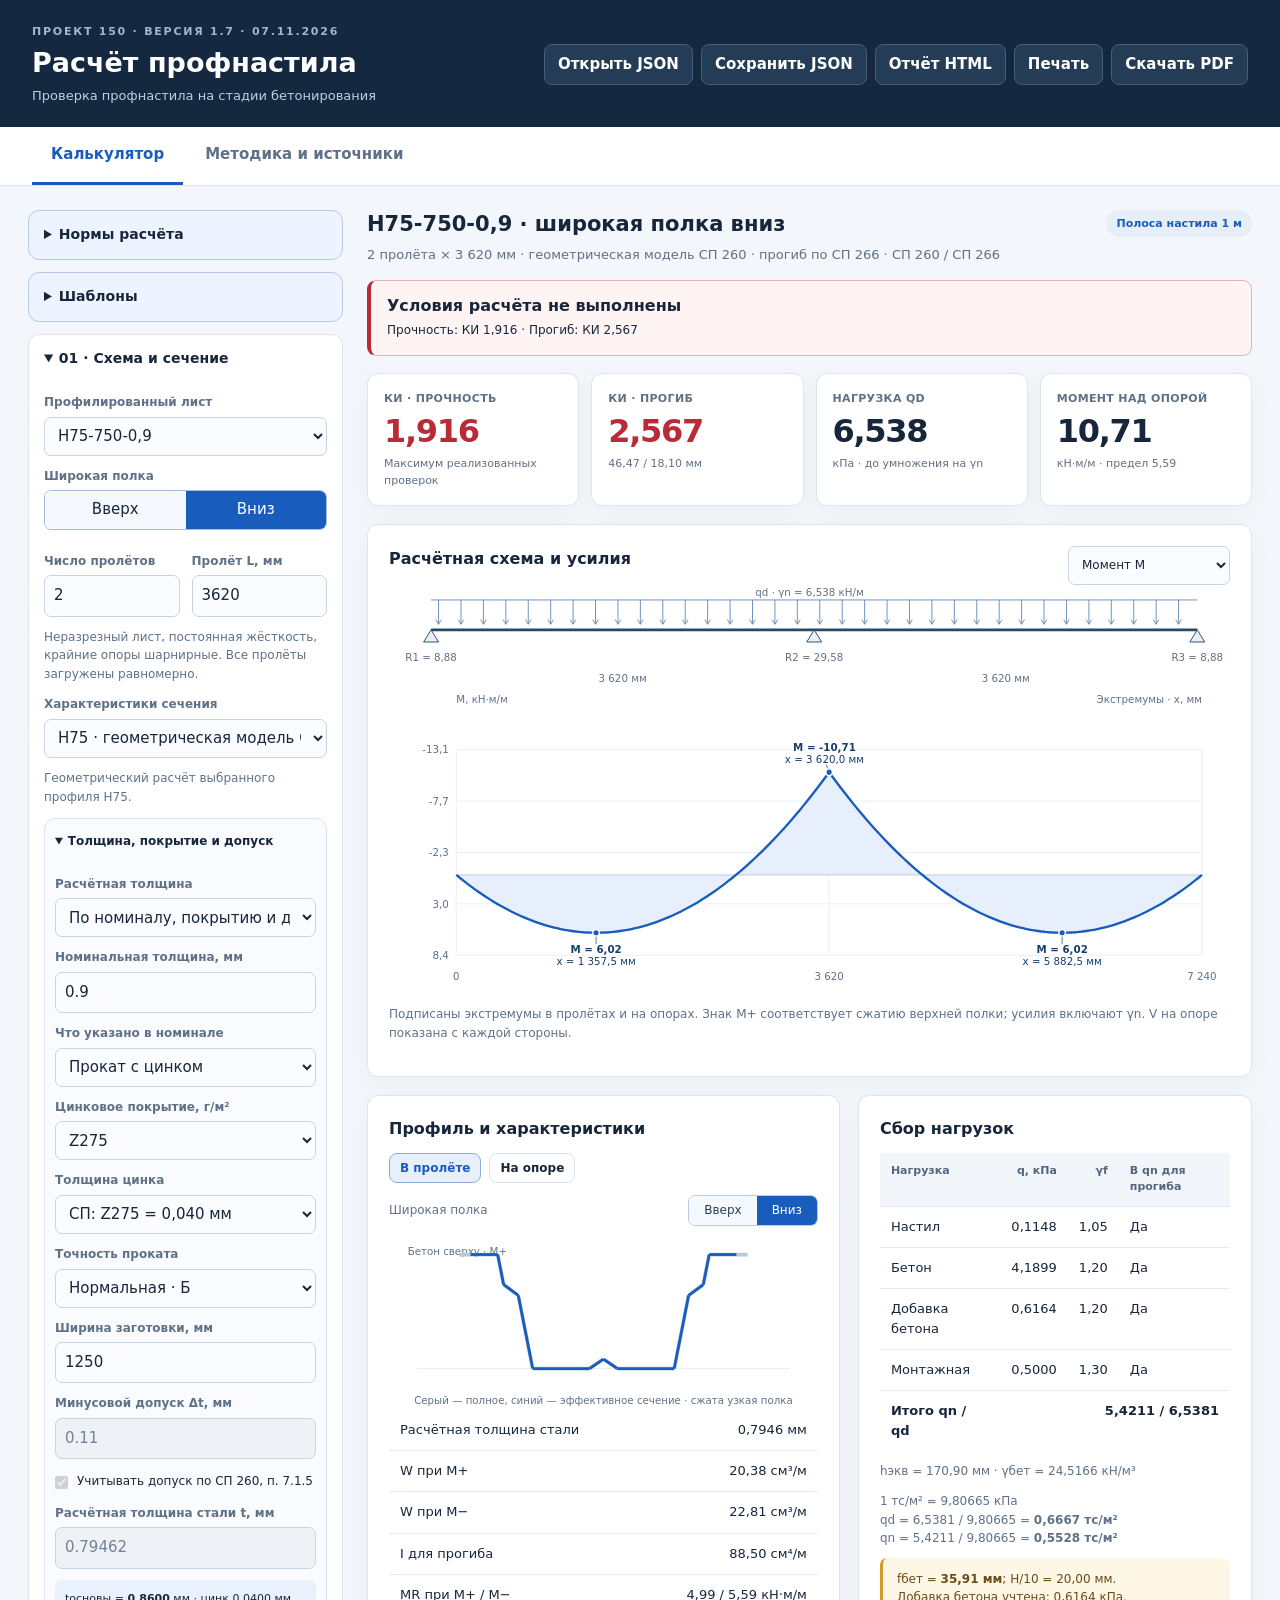
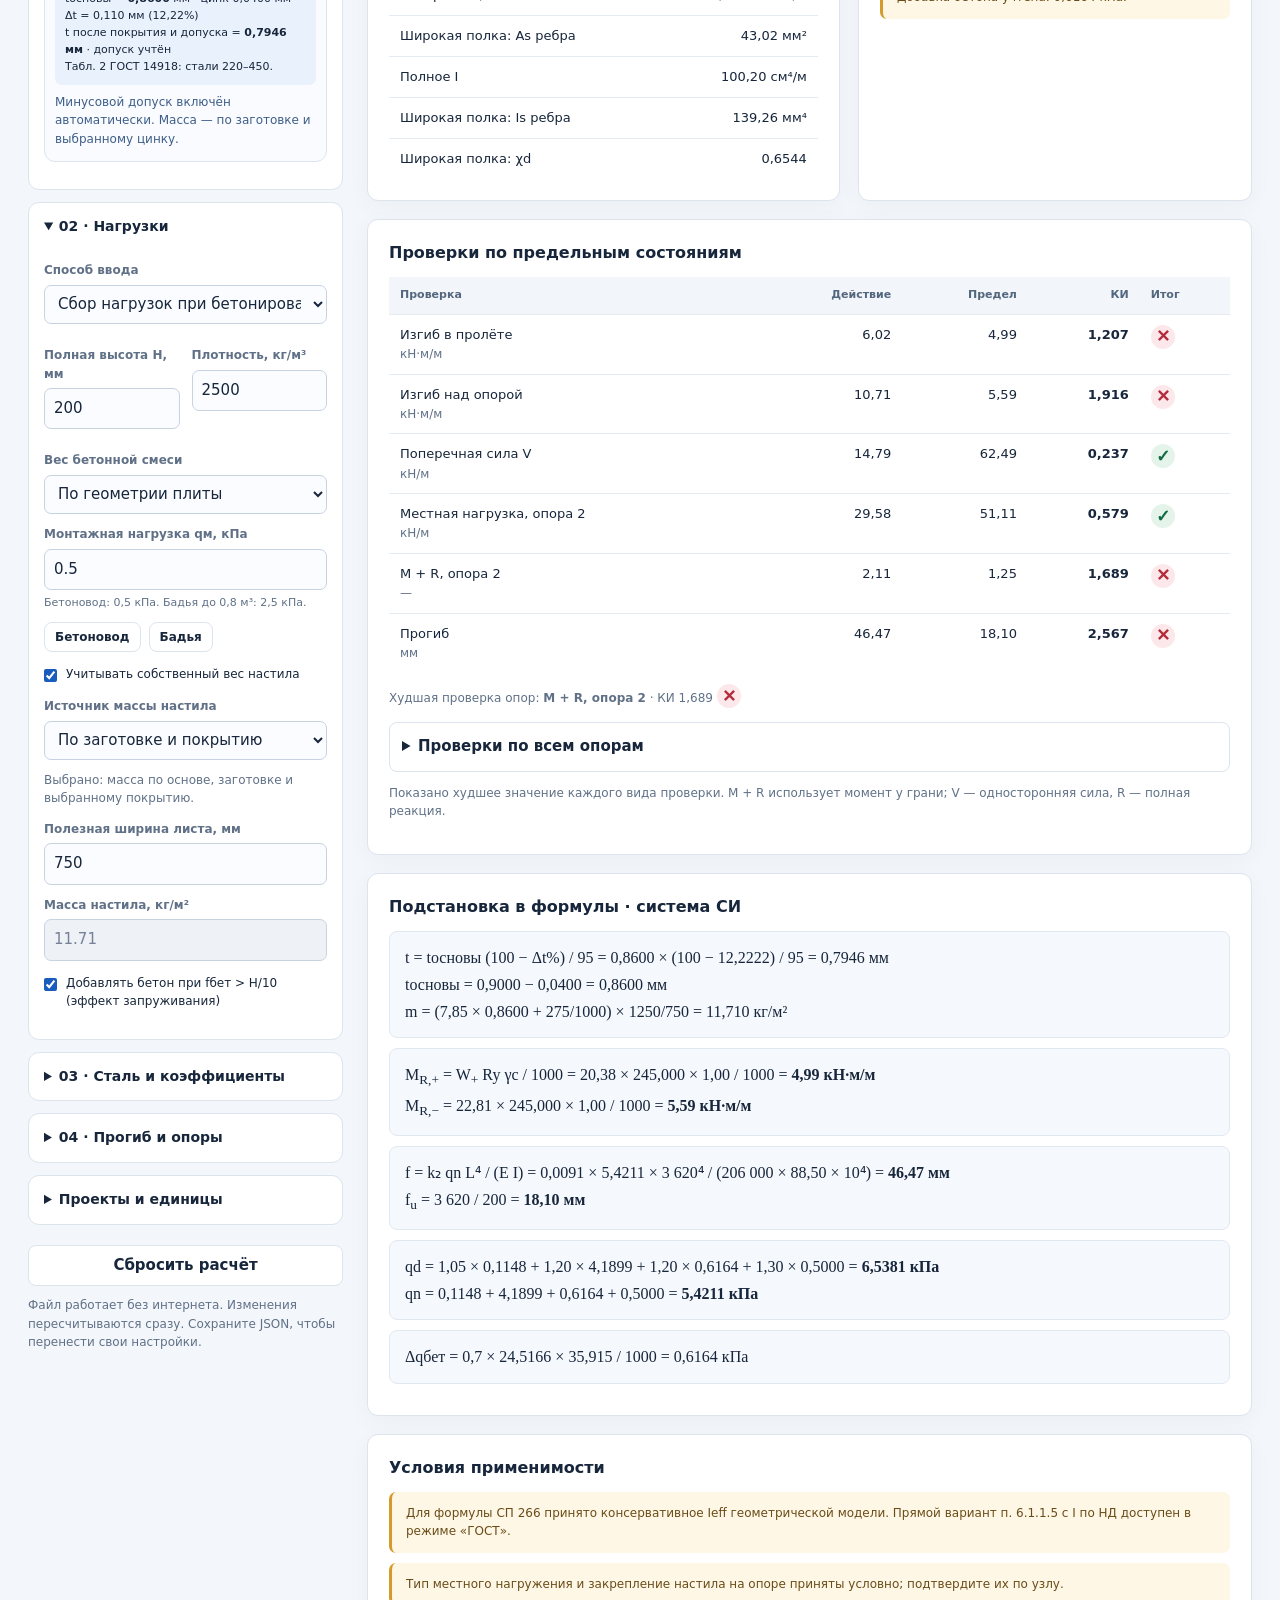
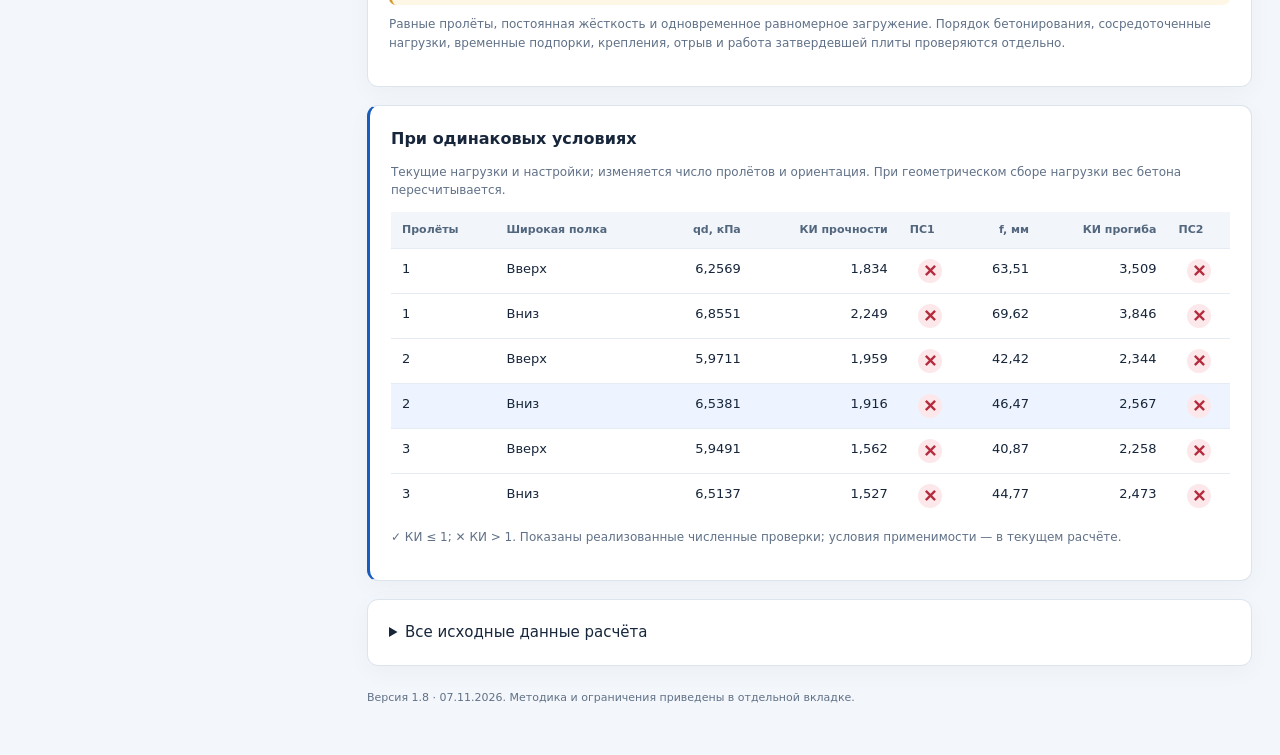
==== calculators/profnastil/index.html @ 73c71ed3 "Publish profnastil static calculator and configure GitHub Pages" ====
<!DOCTYPE html><html lang="ru"><head><meta name="robots" content="noindex,nofollow,noarchive"><meta charset="utf-8"><meta name="viewport" content="width=device-width,initial-scale=1"><meta name="color-scheme" content="light"><title>Профнастил 1.8 · расчёт и проверка</title>
<link rel="stylesheet" href="./assets/styles.css">
</head><body>
<header><div><div class="eyebrow">Проект 150 · версия 1.7 · 07.11.2026</div><h1>Расчёт профнастила</h1><p>Проверка профнастила на стадии бетонирования</p></div><div class="headerActions"><button id="importBtn">Открыть JSON</button><button id="saveBtn">Сохранить JSON</button><button id="reportBtn">Отчёт HTML</button><button id="printBtn">Печать</button><button id="pdfBtn">Скачать PDF</button></div></header>
<nav class="topnav" aria-label="Разделы" role="tablist"><button role="tab" aria-selected="true" data-tab="calcPage">Калькулятор</button><button role="tab" aria-selected="false" data-tab="methodPage">Методика и источники</button></nav>
<section id="calcPage" class="tabpage"><div class="layout"><aside class="sidebar" aria-label="Исходные данные">
<details class="codeChoice" id="codeSettings"><summary>Нормы расчёта</summary><div class="fields"><label class="field"><span>Расчётный документ</span><select id="designCode"><option value="sp">СП 260 + СП 266</option><option value="snip">СНиП · Пособие 1989</option></select></label><div id="snipPurposeField" class="hide"><label class="field"><span>Вариант расчёта по СНиП</span><select id="snipPurpose"><option value="deck">Настил · L/150 (Пособие)</option><option value="formwork">Опалубка · L/500 (3.03.01-87)</option></select></label></div><p class="hint" id="codeNote"></p></div></details><details id="templateSettings"><summary>Шаблоны</summary><div class="fields"><label class="field"><span>Шаблон расчёта</span><select id="preset"><option value="blank">Пустой · с нуля</option><option value="corrected_down">Н75 · широкая вниз · пересчёт</option><option value="corrected_up">Н75 · широкая вверх · пересчёт</option><option value="word_down">Н75 · 1 пролёт · широкая вниз</option><option value="word_up">Н75 · 1 пролёт · широкая вверх</option><option value="snip3_up">СНиП · 3 пролёта · широкая вверх</option><option value="snip3_down">СНиП · 3 пролёта · широкая вниз</option><option value="h114">Н114-600-1,0 · плита 200 мм</option></select></label><div id="presetNote">Пересчёт по СП 266: собственный вес, L/200, запруживание.</div><</div></details><details open><summary>01 · Схема и сечение</summary><div class="fields"><label class="field"><span>Профилированный лист</span><select id="profile"></select></label><div class="field"><span id="orientationLabel">Широкая полка</span><div class="segmented" role="radiogroup" aria-labelledby="orientationLabel"><label><input type="radio" name="orientationChoice" value="up"><span>Вверх</span></label><label><input type="radio" name="orientationChoice" value="down" checked><span>Вниз</span></label></div><input type="hidden" id="orientation" value="down"></div><div class="field-row"><label class="field"><span>Число пролётов</span><input id="n" type="number" min="1" max="5" step="1" value="2"></label><label class="field"><span>Пролёт L, мм</span><input id="L" type="number" min="100" max="30000" step="10" value="3620"></label></div><p class="hint">Неразрезный лист, постоянная жёсткость, крайние опоры шарнирные. Все пролёты загружены равномерно.</p><label class="field"><span>Характеристики сечения</span><select id="basis"><option value="catalogue">ГОСТ 24045-2016 · таблица</option><option value="geometry">Н75 · геометрическая модель СП 260</option><option value="manual">Ручной ввод W, I и предельных сил</option></select></label><p class="hint" id="basisHint"></p><div class="hide" id="customProfileFields"><label class="field"><span>Название профиля</span><input id="customName" type="text" maxlength="150" value="Пользовательский профиль"></label><label class="field"><span>Документ на профиль</span><select id="customStandard"><option value="СТО 57398459-18-2025">СТО 57398459-18-2025</option><option value="СТО 03869098-001-2022">СТО 03869098-001-2022</option><option value="ТУ 24.33.20-001-41384308-2019">ТУ 24.33.20-001-41384308-2019</option><option value="Другой документ изготовителя">Другой документ изготовителя</option></select></label><label class="field"><span>Высота, мм</span><input id="customH" type="number" value="75" step=".01" min="0"></label><label class="field"><span>Шаг гофра, мм</span><input id="customPitch" type="number" value="187.5" step=".01" min="0"></label><label class="field"><span>Широкая полка, мм</span><input id="customWide" type="number" value="92" step=".01" min="0"></label><label class="field"><span>Узкая полка, мм</span><input id="customNarrow" type="number" value="50" step=".01" min="0"></label><p class="hint">Готового каталога СТО/ТУ в файле нет. Введите размеры, W, I и предельные силы по подтверждённому паспорту.</p></div><details class="innerdetail" open><summary>Толщина, покрытие и допуск</summary><label class="field"><span>Расчётная толщина</span><select id="thicknessMode"><option value="nominal">По номиналу, покрытию и допуску</option><option value="direct">Прямой ввод готовой t</option></select></label><label class="field"><span>Номинальная толщина, мм</span><input id="nominalT" type="number" value="0.9" step=".01" min="0"></label><label class="field"><span>Что указано в номинале</span><select id="thicknessBasis"><option value="steel">Стальная основа</option><option value="coated">Прокат с цинком</option></select></label><label class="field"><span>Цинковое покрытие, г/м²</span><select id="coating"></select></label><label class="field"><span>Толщина цинка</span><select id="coatMethod"><option value="sp">СП: Z275 = 0,040 мм</option><option value="mass">По массе / плотности</option><option value="manual">Вручную</option></select></label><div id="coatManual" class="hide"><label class="field"><span>Суммарная толщина цинка, мм</span><input id="coatThickness" type="number" value="0.04" step=".0001" min="0"></label></div><label class="field"><span>Точность проката</span><select id="precision"><option value="normal">Нормальная · Б</option><option value="increased">Повышенная · А</option><option value="high">Высокая · В</option><option value="manual">Допуск по сертификату</option></select></label><label class="field" id="blankWidthField"><span>Ширина заготовки, мм</span><input id="blankWidth" type="number" value="1250" step="10" min="0"></label><label class="field"><span>Минусовой допуск Δt, мм</span><input id="tolerance" type="number" value="0.11" step=".001" min="0"></label><label class="check"><input id="accountTolerance" type="checkbox"><span>Учитывать допуск по СП 260, п. 7.1.5</span></label><label class="field"><span>Расчётная толщина стали t, мм</span><input id="steelT" type="number" value="0.8615" step=".0001" min="0"></label><div id="thicknessInfo" class="thicknessInfo"></div><div id="autoInfo" class="hint"></div></details><div id="manualFields" class="hide"><div class="field-row"><label class="field"><span>W при M+, см³/м</span><input id="Wplus" type="number" min=".1" step=".01" value="30.2"></label><label class="field"><span>W при M−, см³/м</span><input id="Wminus" type="number" min=".1" step=".01" value="31.6"></label></div><label class="field"><span>I для прогиба, см⁴/м</span><input id="Iinput" type="number" min=".1" step=".1" value="129.6"></label><label class="field"><span>V<sub>R</sub>, кН/м</span><input id="VR" type="number" min="0" step=".1" value="0"></label><div class="field-row"><label class="field"><span>R<sub>R</sub> край, кН/м</span><input id="Rend" type="number" min="0" step=".1" value="0"></label><label class="field"><span>R<sub>R</sub> центр, кН/м</span><input id="Rinner" type="number" min="0" step=".1" value="0"></label></div><p class="hint">Предельные силы задаются при γc = 1. Ноль означает «не определено». W+ и W− задаются для выбранной ориентации.</p></div></div></details>
<details open><summary>02 · Нагрузки</summary><div class="fields"><label class="field"><span>Способ ввода</span><select id="loadMode"><option value="construction">Сбор нагрузок при бетонировании</option><option value="manual">Готовые qd и qn</option></select></label><div id="constructionFields"><div class="field-row"><label class="field"><span>Полная высота H, мм</span><input id="H" type="number" min="75" step="5" value="200"></label><label class="field"><span>Плотность, кг/м³</span><input id="density" type="number" min="500" step="50" value="2500"></label></div><label class="field"><span>Вес бетонной смеси</span><select id="concreteMode"><option value="geometry">По геометрии плиты</option><option value="manual">Ввод qбет вручную</option></select></label><label class="field hide" id="concreteField"><span>qбет, кПа</span><input id="concreteInput" type="number" min="0" step=".001" value="4.19"></label><label class="field"><span>Монтажная нагрузка qм, кПа</span><input id="mount" type="number" min="0" step=".1" value=".5"><small>Бетоновод: 0,5 кПа. Бадья до 0,8 м³: 2,5 кПа.</small></label><div class="toggleRow"><button id="pumpLoad">Бетоновод</button><button id="bucketLoad">Бадья</button></div><div id="snipRebarField" class="hide"><label class="field"><span>Масса арматуры на объём бетона, кг/м³</span><input id="snipRebarDensity" type="number" value="100" min="0" step="10"><small>СНиП 3.03.01-87: при отсутствии проектных данных — 100 кг/м³. Если арматура уже включена в заданную массу смеси, укажите 0.</small></label></div><label class="check"><input id="own" type="checkbox" checked><span>Учитывать собственный вес настила</span></label><label class="field"><span>Источник массы настила</span><select id="massMode"><option value="manual">Введённая масса</option><option value="catalogue">Таблица ГОСТ</option><option value="blank">По заготовке и покрытию</option></select></label><p class="hint" id="massHint"></p><label class="field"><span>Полезная ширина листа, мм</span><input id="coverWidth" type="number" value="750" step="10" min="0"></label><label class="field"><span>Масса настила, кг/м²</span><input id="deckMass" type="number" min="0" step=".1" value="12.5"></label><label class="check"><input id="pond" type="checkbox" checked><span>Добавлять бетон при fбет &gt; H/10 (эффект запруживания)</span></label></div><div id="manualLoadFields" class="hide"><label class="field"><span>Расчётная qd, кПа</span><input id="manualD" type="number" min="0" step=".01" value="5.68"></label><label class="field"><span>Нормативная qn, кПа</span><input id="manualN" type="number" min="0" step=".01" value="4.69"></label><p class="hint">Введите полные нагрузки, включая собственный вес и необходимые добавки.</p></div></div></details>
<details><summary>03 · Сталь и коэффициенты</summary><div class="fields"><label class="field"><span>Марка стали по ГОСТ 14918</span><select id="grade"><option value="manual">Ry вручную</option><option value="220">220 → Ry 215 МПа</option><option value="250">250 → Ry 245 МПа</option><option value="280">280 → Ry 270 МПа</option><option value="320">320 → Ry 310 МПа</option><option value="350">350 → Ry 330 МПа</option><option value="390">390 → Ry 370 МПа</option><option value="420">420 → Ry 400 МПа</option><option value="450">450 → Ry 425 МПа</option></select></label><div class="field-row"><label class="field"><span>Ry, МПа</span><input id="Ry" type="number" min="1" max="600" step="1" value="245"></label><label class="field"><span>E, МПа</span><input id="E" type="number" min="1000" step="1000" value="206000"></label></div><p class="hint">Ry — готовое расчётное сопротивление, уже после γm. 25 000 тс/м² = 245,17 МПа. Не делите повторно на γm.</p><div class="field-row"><label class="field"><span>γc · условия работы</span><input id="gc" type="number" min=".1" max="2" step=".05" value="1"></label><label class="field"><span>γn · ответственность</span><input id="gn" type="number" min=".1" max="2" step=".05" value="1"></label></div></div></details>
<details><summary>04 · Прогиб и опоры</summary><div class="fields"><label class="field"><span>Метод прогиба</span><select id="deflection"><option value="sp266">СП 266 · коэффициент k₂</option><option value="elastic">Точная упругая линия · все пролёты</option></select></label><label class="field"><span>Источник предельного прогиба</span><select id="limitSource"><option value="document">По выбранному документу</option><option value="user">Задать свой предел</option></select></label><label class="field"><span>Критерий предельного прогиба</span><select id="defLimitMode"><option value="relative">Доля пролёта L/n</option><option value="absolute">Абсолютный, мм</option></select></label><div id="absoluteField" class="hide"><label class="field"><span>Предельный прогиб, мм</span><input id="absoluteLimit" type="number" value="18.1" step=".1" min="0"></label></div><label class="field" id="relativeField"><span>Предельный прогиб L /</span><input id="limit" type="number" min="20" step="10" value="200"><small>Автоматически: СП — 200; Пособие — 150; опалубка СНиП — 500.</small></label><label class="field"><span>Ширина опоры, мм</span><input id="bearing" type="number" min="20" step="10" value="300"></label><label class="field"><span>Местное нагружение полок</span><select id="flanges"><option value="two">На две полки</option><option value="one">На одну полку</option></select></label><p class="hint">Число полок относится к приложению местных сил; оно не равно числу стенок гофра. Принята первая группа строк табл. 8.10 СП 260.</p><label class="check"><input id="stiffener" type="checkbox" checked><span>Учитывать ребро стенки в местной несущей способности</span></label><label class="check"><input id="supportConfirmed" type="checkbox"><span>Тип местного нагружения и закрепление на опоре проверены по узлу</span></label></div></details>
<details><summary>Проекты и единицы</summary><div class="fields"><label class="field"><span>Название расчёта</span><input id="projectName" type="text" maxlength="150" value="Расчёт профнастила"></label><label class="field"><span>Единицы сил и нагрузок</span><select id="units"><option value="si">кПа · кН · кН·м</option><option value="tf">тс/м² · тс · тс·м</option></select></label><label class="field"><span>Знаков после запятой</span><select id="digits"><option value="2">2</option><option value="3">3</option></select></label><button id="localSave" class="widebtn">Сохранить в этом браузере</button><label class="field"><span>Сохранённые расчёты</span><select id="localList"><option value="">Нет сохранённых расчётов</option></select></label><div class="field-row"><button id="localOpen">Открыть</button><button id="localDelete">Удалить</button></div><button class="widebtn hide" id="localUndo">Вернуть удалённый расчёт</button><p class="hint" id="localHint">Для переноса и резервной копии сохраните JSON.</p></div></details><div class="sideFoot"><button id="resetBtn" class="widebtn">Сбросить расчёт</button><p class="hint" style="margin-top:10px">Файл работает без интернета. Изменения пересчитываются сразу. Сохраните JSON, чтобы перенести свои настройки.</p></div>
</aside><main class="main"><div class="sectionhead"><div><h2 id="calcTitle">Н75-750-0,9 · широкая полка вниз</h2><div class="subtitle" id="calcSubtitle"></div></div><span class="chip">Полоса настила 1 м</span></div><div id="emptyState" class="emptybox hide"><h2>Новый расчёт</h2><p>Выберите профиль, задайте пролёт и высоту плиты.</p><p class="hint" id="emptyHint"></p></div><div id="error" class="errorbox hide" role="alert"></div><div id="results"><div id="status" class="status" aria-live="polite"></div><div class="cards" id="cards"></div>
<div class="panel"><div class="plotbar"><h3>Расчётная схема и усилия</h3><select id="plotType" aria-label="Тип эпюры"><option value="M">Момент M</option><option value="V">Поперечная сила V</option><option value="f">Упругий прогиб</option></select></div><div id="beam"></div><div id="plot"></div><p class="hint" id="plotNote"></p></div>
<div class="twocol"><div class="panel"><h3>Профиль и характеристики</h3><div class="toggleRow noPrint"><button id="spanSection" class="active">В пролёте</button><button id="supportSection">На опоре</button></div><div class="figureOrientation noPrint"><span id="figureOrientationLabel">Широкая полка</span><div class="orientationSwitch" role="group" aria-label="Ориентация полки на рисунке"><label><input type="radio" name="orientationFigureChoice" value="up"><span>Вверх</span></label><label><input type="radio" name="orientationFigureChoice" value="down"><span>Вниз</span></label></div></div><div id="sectionPlot"></div><div id="sectionTable"></div></div><div class="panel"><h3>Сбор нагрузок</h3><div id="loadTable"></div><div id="pondNote"></div></div></div>
<div class="panel"><h3>Проверки по предельным состояниям</h3><div id="checkTable" class="tablewrap"></div><div id="supportWorst" class="hint"></div><details id="supportDetails" class="resultDetails"><summary>Проверки по всем опорам</summary><div id="allSupportChecks" class="tablewrap"></div><h3>Реакции и результаты опор</h3><div id="supportTable" class="tablewrap"></div></details><p class="hint" id="checkNote" style="margin-top:12px">Проверка M + R использует момент у грани опоры. V — односторонняя поперечная сила; R — полная опорная реакция.</p></div>

<div class="panel"><h3>Подстановка в формулы · система СИ</h3><div id="formulaOutput"></div></div>
<div class="panel"><h3>Условия применимости</h3><div id="conditions" class="notes"></div></div>
<div class="panel compareDynamic"><h3>При одинаковых условиях</h3><p class="hint">Текущие нагрузки и настройки; изменяется число пролётов и ориентация. При геометрическом сборе нагрузки вес бетона пересчитывается.</p><div id="sensitivity" class="tablewrap"></div></div>
<div class="panel"><details><summary>Все исходные данные расчёта</summary><div id="inputReport"></div></details></div><div class="foot">Версия 1.8 · 07.11.2026. Методика и ограничения приведены в отдельной вкладке.</div></div></main></div></section>
<section id="methodPage" class="tabpage" hidden><div class="page methods"><h2>Методика и источники</h2><p class="lead">Проверка профилированного настила на стадии бетонирования. Расчёт выполняется автономно в браузере. Все характеристики и усилия приведены на полосу полезной шириной 1 м.</p>
<div class="panel"><h3>1. Нормы, схема и единицы</h3>
<p>Документ выбирается в свитке «Нормы расчёта». От него зависят нагрузки, метод прогиба, предельный прогиб и состав проверок. По умолчанию собираются нагрузки по геометрии плиты полной высотой 200 мм. Для нового расчёта по СНиП выбирается вариант опалубки; отдельный режим Пособия для настила покрытий использует заданные полные нагрузки.</p>
<table><tr><th>Документ</th><th>Нагрузки</th><th>Прогиб</th><th>Прочность</th></tr><tr><td>СП 260 + СП 266</td><td>Настил, смесь, монтажная нагрузка, добавочный бетон при запруживании</td><td>k₂ по СП 266; L/200</td><td>Изгиб, сдвиг, местное нагружение, взаимодействия M + R и M + V в реализованных пределах</td></tr><tr><td>СНиП · опалубка</td><td>СНиП 3.03.01-87, приложение 11: настил, смесь, арматура, люди и транспорт</td><td>Максимум упругой линии; L/500</td><td>Изгиб и стенка по Пособию; крайние опоры, сдвиг и крепления проверяются отдельно</td></tr><tr><td>СНиП · настил покрытий</td><td>Полные qd/qn задаются пользователем</td><td>Максимум упругой линии; L/150, п. 25.10 Пособия</td><td>Изгиб — п. 25.9; стенка — п. 25.13 Пособия</td></tr></table>
<p>L/150 для настила покрытий не заменяет требование к опалубке перекрытий. Вариант «Задать свой предел» сохраняет явное отличие от значения выбранного документа. В режиме СНиП геометрическая редукция по СП 260 и добавка запруживания по СП 266 не применяются автоматически.</p>
<p>От одного до пяти равных пролётов, шарнирные крайние опоры, неразрезный лист над промежуточными опорами и постоянная жёсткость EI. Рассматривается одновременное равномерное загружение всех пролётов. Пролёты и координаты на экране, в отчёте и в новых JSON задаются в миллиметрах. Расчётное ядро преобразует их к согласованным единицам.</p>
<div class="formula">1 тс = 9,80665 кН; 1 тс/м² = 9,80665 кПа<br>q[тс/м²] = q[кПа]/9,80665<br>1 см³ = 1000 мм³; 1 см⁴ = 10 000 мм⁴<br>Для полосы 1 м: q[кПа] = q[кН/м] = q[Н/мм] численно</div>
<p>Опорные моменты определяются системой трёх моментов. В приведённых ниже балочных формулах L и x — в мм, M — в Н·мм, V — в Н, q — в Н/мм, I — в мм⁴.</p>
<div class="formula">Mᵢ₋₁ + 4Mᵢ + Mᵢ₊₁ = −(qᵢ₋₁ + qᵢ)L²/4<br>M(x) = Mлев + Vлев·x − qx²/2<br>Vлев = qL/2 + (Mправ − Mлев)/L<br>EI·y(x) = −Mлев·x²/2 − Vлев·x³/6 + qx⁴/24 + Cx<br>C = Mлев·L/2 + Vлев·L²/6 − qL³/24</div>
<p>Экстремумы момента и упругой линии вычисляются внутри каждого пролёта; на эпюрах подписаны значения и координаты. Прогиб вниз положителен. Расчётные усилия включают γn; сопротивления изгибу и проверки СП — γc. В проверке стенки по п. 25.13 используются фактические расчётные напряжения.</p></div>
<div class="panel"><h3>2. Толщина, покрытие, масса и сечение</h3>
<p>Переключатель «Что указано в номинале» различает стальную основу и прокат с цинком. В первом случае цинк повторно не вычитается. Во втором определяется tосновы = tном − tцинка. Для Z275 доступна толщина 0,040 мм по СП 260; альтернативы — масса покрытия / 7100 либо фактическая суммарная толщина.</p>
<div class="formula">Δt% = 100Δt/tном,с покрытием<br>t = tосновы при Δt% ≤ 5<br>t = tосновы(100 − Δt%)/95 при Δt% &gt; 5 и учёте допуска<br>m = (7,85tосновы + Z/1000) Bзаготовки/Bполезная, кг/м²</div>
<p>При нормальной и повышенной точности в режиме СП минусовой допуск для номинальной модели включается автоматически. Допуск берётся из таблицы 2 ГОСТ 14918-2020 для конструкционных сталей 220–450, по общей толщине, ширине проката и точности. Прямой ввод готовой расчётной t сохраняет уже обработанную толщину и требует подтверждённого исходного значения.</p>
<p>Для номинала 0,9 мм с покрытием Z275, заготовки 1250 мм и нормальной точности: tосновы = 0,8600 мм, Δt = 0,110 мм и tрасч = 0,79462 мм. При высокой точности СП 260 допускает не уменьшать t по допуску; включённый пользователем учёт сохраняется.</p>
<p>Табличная масса ГОСТ относится к цинку 414 г/м². Источник массы выбирается явно: таблица ГОСТ, ручной ввод или расчёт по заготовке и выбранному покрытию. Выбор сохраняется при пересчёте. При расчёте по заготовке масса определяется по физическому номиналу основы; минусовой расчётный допуск её не уменьшает. Ширина заготовки показывается, когда участвует в определении массы или допуска.</p>
<p>Для W и I в режиме ГОСТ используется ровно выбранная марка и толщина: например, Н75-750-0,9 соответствует строке 0,9 мм. Переход на меньшую табличную толщину не выполняется. Толщина после вычета цинка и допуска показывается отдельно. Если она отличается от толщины строки, результат по ГОСТ относится к номинальному сечению; влияние фактической толщины подтверждают геометрическим расчётом или характеристиками изготовителя.</p><p>Для Н75 можно явно выбрать геометрический расчёт по СП 260. Площадь ребра полки As учитывает устойчивые прилегающие участки; для Is берётся полоса min(15t; bp/2). Это разные расчётные полосы. Скругления учтены приближённым коэффициентом.</p>
<p>Для остальных профилей геометрический пересчёт не автоматизирован. Характеристики другой толщины вводятся вручную по подтверждённым данным изготовителя. Марка настила не изменяется из-за расчётного уменьшения толщины. W и I не масштабируются пропорционально t.</p>
<p>ГОСТ, геометрическая модель и ручной ввод задают три источника характеристик. Для геометрического Н75 принимается минимум W по обеим крайним граням для каждого знака момента и минимум эффективных I. Для таблиц используются отдельные характеристики ориентаций. Марка стали и Ry должны соответствовать исходным характеристикам; для СНиП Ry задаётся вручную.</p></div>
<div class="panel"><h3>3. Нагрузки</h3>
<p>Эквивалентная высота бетона определяется по идеализированной геометрии гофров; малые канавки и радиусы в объём не интегрируются. Плотность 2500 кг/м³ — исходное значение, которое можно изменить. γбет = 24,5166 кН/м³ при этой плотности является удельным весом смеси, а не давлением и не коэффициентом условий работы.</p>
<div class="formula">hэкв = H − h + (p − bверх + bниз)h/(2p), мм<br>γбет = ρ·9,80665/1000, кН/м³<br>qбет = γбет·hэкв/1000, кПа<br>qнаст = mнаст·9,80665/1000, кПа</div>
<p>Для СП 266 монтажная нагрузка: бетоновод — 0,5 кПа; бадья до 0,8 м³ — 2,5 кПа. Во второй группе предельных состояний в этом режиме она сохраняется.</p>
<div class="formula">СП: qd = 1,05qнаст + 1,20(qбет + Δqбет) + 1,30qм<br>qn = qнаст + qбет + Δqбет + qм<br>При fбет &gt; H/10: Δqбет = 0,7γбет·fбет/1000, кПа; fбет — мм</div>
<p>fбет вычисляется от нагрузки бетона тем же методом и с тем же I, что и основной прогиб. Добавка бетона определяется одной подстановкой по формуле (6.3), без итерационной обратной связи.</p>
<div class="formula">СНиП, опалубка: qd = 1,10qнаст + 1,20(qбет + qарм) + 1,30qлюди<br>qn = qнаст + qбет + qарм<br>qарм = ρарм·9,80665·hэкв/10⁶, кПа</div>
<p>По СНиП 3.03.01-87 для палубы/настила люди и транспорт принимаются не менее 2,5 кПа. При отсутствии проектной массы арматуры используется 100 кг/м³. Если она уже включена в массу смеси, отдельное значение армирования задаётся нулём. Для прогиба по этому режиму люди и транспорт исключаются.</p>
<p>В режиме полных ручных qd/qn собственный вес и технологические добавки повторно не прибавляются. В таблице нагрузок отдельно показаны нормативные составляющие, γf, участие в прогибе и подстановка при переводе кПа в тс/м². Значения перед выводом не округляются.</p></div>
<div class="panel"><h3>4. Прочность и опоры</h3>
<div class="formula">MR,+ = W+ Ry γc/1000; MR,− = W− Ry γc/1000, кН·м/м<br>λw = 0,346(sd/t)√(Ry/E)<br>Rs = 0,58Ry при λw ≤ 0,83;<br>Rs = 0,48Ry/λw при 0,83 &lt; λw &lt; 1,4;<br>Rs = 0,67Ry/λw² при λw ≥ 1,4<br>VR = γc·hw·t·Rs·2/[p sinφ], кН/м</div>
<p>Срез Н75 проверяется консервативно без повышения устойчивости от продольного ребра: sd = 80,22 мм, hw = 74,1 мм. V — односторонняя сила в листе, R — суммарная реакция опоры. Они не взаимозаменяемы.</p>
<div class="formula">RR = γc·C·t²·Ry·sinφ·(1 − Cr√(r/t))<br>× (1 + Cb√(lоп/t))(1 − Ch√(hflat/t))·ka,s·2/p<br>ka,s = min(1,45 − 0,05emax/t; 0,95 + 35000t²emin/(spF·bd²))</div>
<p>Для Н75 использованы r = 5 мм, φ = 78,86°, hflat = 75,52 мм и первая группа строк таблицы 8.10 СП 260 для закреплённого настила. Ребро стенки: emax = 5,67 мм, emin = 2,33 мм; spF/bd — 48,46/95,74 мм при широкой вниз и 19,93/50 мм при широкой вверх.</p>
<table><tr><th>Приложение силы</th><th>C</th><th>Cr</th><th>Cb</th><th>Ch</th></tr><tr><td>Одна полка, крайняя</td><td>3</td><td>0,08</td><td>0,70</td><td>0,055</td></tr><tr><td>Одна полка, промежуточная</td><td>8</td><td>0,10</td><td>0,17</td><td>0,004</td></tr><tr><td>Две полки, крайняя</td><td>9</td><td>0,12</td><td>0,14</td><td>0,040</td></tr><tr><td>Две полки, промежуточная</td><td>10</td><td>0,11</td><td>0,21</td><td>0,020</td></tr></table>
<div class="formula">КИM+R = (|Mграни|/MR + R/RR)/1,25 ≤ 1<br>Дополнительно: |M|/MR ≤ 1; R/RR ≤ 1</div>
<p>Момент у грани проверяется с обеих сторон опоры; используется опасное отношение к MR соответствующего знака. Максимум момента над осью опоры проверяется отдельно. При V &gt; 0,5VR проверяется взаимодействие M + V по разделу 8.8 СП 260, с уменьшением сопротивления изгибу в (1 − ρQ), где ρQ = (2|V|/VR − 1)². Эта совместная проверка выполняется по сетке эпюры.</p>
<p>Для СНиП проверка стенки по п. 25.13 реализована для Н75-750 и Н114-600 толщиной 0,8/0,9 мм. Проверяются отсеки стенки над промежуточными опорами. Для 0,5 &lt; α &lt; 1 интерполируются предельные высоты при α = 0,5 и α = 1 с пересчётом γ и β в каждой конечной точке.</p>
<div class="formula">B₀ = R/(2 × 1000/p) × 1000, Н; z = min(lоп + 2r; 1,5h)<br>σloc = 2B₀/(tz); α₁ = (σc − σ₁)/σc; α₂ = (σ₁ − σt)/σ₁<br>γ = 0,42(2α − 1)σloc/σc; β = 1,4(2α − 1)τ/σc<br>hпред = 585t/√σc при α ≤ 0,5<br>hпред = 3,26t√{(2α−1)E/[σc((2−α)(1+γ)+√(α²(1+γ)²+4β²))]} при α ≥ 1</div>
<p>Основная таблица содержит худшее значение каждого вида проверки. Полный список по опорам и реакции находятся в свитке «Проверки по всем опорам». Сводная таблица разных схем использует ✓ при КИ ≤ 1 и ✕ при КИ &gt; 1 для реализованных численных проверок.</p></div>
<div class="panel"><h3>5. Прогиб</h3>
<div class="formula">f = k₂ qn L⁴/(E I), мм<br>L — мм; E — МПа; I[мм⁴] = I[см⁴] × 10⁴;<br>qn[Н/мм] численно равно qn[кПа] для полосы шириной 1 м<br>fu = L/n, мм, либо заданный абсолютный предел</div>
<table><tr><th>Пролёты</th><th>k₂ по СП 266</th><th>Точный max k упругой линии</th><th>Предел СП</th></tr><tr><td>1</td><td>0,013</td><td>5/384 = 0,01302083</td><td>L/200</td></tr><tr><td>2</td><td>0,0091</td><td>0,00541612</td><td>L/200</td></tr><tr><td>3</td><td>0,0088</td><td>0,00688421</td><td>L/200</td></tr></table>
<p>Для четырёх и пяти пролётов k₂ = 0,0088. Точная упругая линия определяется решением системы; её максимум не заменяет расчёт по k₂, если выбран СП 266. На эпюре прогибов изображена именно упругая линия, а значение для нормативной проверки приведено отдельно. Простая смена L/150 на L/200 не устраняет различий методов.</p></div>
<div class="panel"><h3>6. Область применения и контроль</h3>
<p>Проверяются стадия бетонирования, равные пролёты и одна схема равномерного загружения. Отдельного расчёта требуют последовательность укладки смеси, сосредоточенные нагрузки, складирование, подпорки, крепления, отрыв, осадка опор, консоли, мембранная работа и работа затвердевшего перекрытия. Флажок подтверждения опорного узла фиксирует исходное условие, но не рассчитывает крепёж.</p>
<p>Для Н75 геометрическая модель проверяет условия применимости редукции стенки. Выход за реализованную область отмечается в результатах. Для других марок местные предельные силы могут отсутствовать; при ручном вводе они задаются по подтверждённым данным. Численные коэффициенты использования следует читать вместе с этими ограничениями.</p>
<p>Контроль включает равновесие и нулевые перемещения на опорах для 1–5 пролётов, аналитические моменты и прогибы, поиск экстремумов, коэффициенты надёжности, единицы, толщины, массу, сбор нагрузок, взаимодействия и недопустимые исходные данные.</p></div>
<div class="panel"><h3>7. Нормативные источники и редакции</h3><ol>
<li><a href="https://protect.gost.ru/sp/details/70cfce3e-7c81-4b3e-a747-24147317b070" target="_blank" rel="noopener">СП 260.1325800.2023</a>, исходная редакция 2023 г., приказ № 1015/пр от 28.12.2023; разделы 6–8. <a href="https://steel-development.ru/files/51/%D0%9D%D0%A2%D0%94/33/sp-26013258002016.pdf" target="_blank" rel="noopener">Полный текст на сайте АРСС</a>; внутри документа указан 2023 г.</li>
<li><a href="https://protect.gost.ru/sp/details/d0f79831-de9f-4cab-a85e-de115b87cf43" target="_blank" rel="noopener">СП 266.1325800.2016</a>, редакция с изменениями № 1–4; пп. 6.1.1.1, 6.1.1.2, 6.1.1.5 и таблица 6.1.</li>
<li><a href="https://aksvil.by/images/_for-materials3/profnastil/gost-24045-2016.pdf" target="_blank" rel="noopener">ГОСТ 24045-2016</a>, базовое издание 2016 г.; сортамент и геометрия профилей. Фактическое сечение подтверждается документацией изготовителя.</li>
<li><a href="https://protect.gost.ru/gost/details/176e3435-29c7-4891-9217-afcf4ae3f16d" target="_blank" rel="noopener">ГОСТ 14918-2020</a>, изменение № 1 (ИУС 8-2025), поправка к изменению (ИУС 1-2026), поправки ИУС 1-2021 и 1-2022; допуски — таблица 2.</li>
<li><a href="https://uscc.ua/uploads/section/Рекомендации%20и%20пособия/posobie_po_proektirovaniyu_stalnyih_konstruktsiy_rus.pdf" target="_blank" rel="noopener">Пособие к СНиП II-23-81*</a>, ЦНИИСК, утверждено 15.08.1985 № 243/л, издание ЦИТП 1989 г.; раздел 25, пп. 25.8–25.13, таблица 69.</li>
<li><a href="https://files.stroyinf.ru/Data1/2/2027/" target="_blank" rel="noopener">СНиП 3.03.01-87</a>, исходная редакция 1987 г., публикация 1989 г.; приложение 11, пп. 1, 4, 6 и 8, таблицы 3–4.</li></ol><p class="hint">Использованные редакции зафиксированы в расчёте; автоматического изменения нормативной базы нет.</p></div>
<div class="panel"><h3>8. Работа с расчётом и отчётом</h3>
<p>Шаблоны находятся в отдельном свитке. Пустой шаблон и «Сбросить расчёт» очищают профиль и пролёт, сохраняя исходную плиту 200 мм и геометрический сбор нагрузок. Переключатели ориентации в исходных данных и возле рисунка синхронизированы. Источники характеристик сечения и массы выбираются явно и сохраняются при пересчёте и в JSON.</p>
<p>Настройки можно сохранять в браузере и переносить через JSON. Новые файлы явно указывают length_unit = mm. Старые проекты с пролётом в метрах при открытии автоматически преобразуются в миллиметры; расчётные размеры при этом не меняются.</p>
<p>«Отчёт HTML» открывает формульный документ А4 с содержанием, таблицами и эпюрами. «Печать» выводит этот документ. «Скачать PDF» формирует файл автономно в браузере, после чего доступны кнопки скачивания и открытия. Если исходные данные неполны или некорректны, старый результат скрывается.</p></div>
</div></section>
<dialog id="reportDialog" style="width:min(1150px,96vw);height:94vh;border:1px solid #c7d3e1;border-radius:12px;padding:16px"><div class="plotbar" style="margin-bottom:12px"><h3>Отчёт по расчёту</h3><div class="reportActions"><button id="reportPrint">Печать</button> <button id="reportPdf">Скачать PDF</button> <a id="reportDownload" class="downloadButton" download="profnastil_report.html">Скачать HTML</a> <button id="reportClose">Закрыть</button></div></div><iframe id="reportFrame" title="Формульный отчёт" sandbox="allow-same-origin allow-modals" style="width:100%;height:calc(100% - 65px);border:1px solid #dce4ed"></iframe></dialog><dialog id="pdfDialog" style="width:min(1150px,96vw);height:94vh;border:1px solid #c7d3e1;border-radius:12px;padding:16px"><div class="plotbar" style="margin-bottom:12px"><h3 id="pdfTitle">PDF готов</h3><div class="reportActions"><a id="pdfDownload" class="downloadButton" download="profnastil_report.pdf">Скачать PDF</a><a id="pdfOpen" class="downloadButton" target="_blank" rel="noopener">Открыть PDF</a><button id="pdfClose">Закрыть</button></div></div><iframe id="pdfFrame" title="Готовый отчёт PDF" style="width:100%;height:calc(100% - 65px);border:1px solid #dce4ed"></iframe></dialog><div id="printRoot"></div><input type="file" id="importFile" accept=".json,application/json" hidden><div id="toast" class="toast hide" role="status"></div>
<script defer src="./assets/parameters.js"></script>
<script defer src="./assets/inputs.js"></script>
<script defer src="./assets/engine.js"></script>
<script defer src="./assets/reports.js"></script>
<script defer src="./assets/ui.js"></script>
<script defer src="./assets/graphs.js"></script>
<script defer src="./assets/project-io.js"></script>
<script defer src="./assets/report-ui.js"></script>
<script defer src="./assets/app.js"></script>
</body></html>
---- calculators/profnastil/assets/styles.css ----
:root{--ink:#17263b;--muted:#607187;--line:#dce4ed;--bg:#f3f6fa;--blue:#185cbd;--teal:#007f86;--red:#b92b36;--amber:#92600e;--green:#17734e;--shadow:0 6px 24px #20395809}*{box-sizing:border-box}html{scroll-behavior:smooth}body{margin:0;background:var(--bg);color:var(--ink);font:15px/1.55 system-ui,-apple-system,"Segoe UI",Arial,sans-serif}button,input,select{font:inherit}button,select,input[type=checkbox]{cursor:pointer}button{border:1px solid var(--line);border-radius:8px;padding:8px 13px;background:white;color:var(--ink);font-weight:600}button:hover{background:#edf3fb;border-color:#9bb6da}button:focus-visible,a:focus-visible,input:focus-visible,select:focus-visible{outline:3px solid #4f9ce9;outline-offset:2px}a{color:var(--blue)}header{background:#14283f;color:#fff;padding:23px 32px 21px;display:flex;align-items:center;justify-content:space-between;gap:20px}.eyebrow{font-size:11px;letter-spacing:.16em;text-transform:uppercase;color:#9fb8d2;font-weight:700}h1{font-size:27px;line-height:1.25;margin:6px 0}header p{margin:0;font-size:13px;color:#bed0e0}.headerActions{display:flex;flex-wrap:wrap;gap:8px}header button{background:#243c55;border-color:#456078;color:#fff}.topnav{display:flex;gap:3px;background:#fff;border-bottom:1px solid var(--line);padding:0 32px;position:sticky;top:0;z-index:5}.topnav button{border:0;border-radius:0;background:none;padding:16px 19px;color:var(--muted);border-bottom:3px solid transparent}.topnav button[aria-selected=true]{color:var(--blue);border-color:var(--blue)}.layout{display:grid;grid-template-columns:315px minmax(0,1fr);gap:24px;max-width:1570px;margin:auto;padding:24px 28px}.sidebar{min-width:0}.sidebar details{background:#fff;border:1px solid var(--line);border-radius:11px;margin-bottom:12px;overflow:hidden}.sidebar summary{padding:13px 15px;cursor:pointer;font-weight:700;font-size:14px}.fields{padding:0 15px 15px}.field{display:block;margin:11px 0}.field>span{display:block;color:var(--muted);font-size:12px;font-weight:600;margin-bottom:5px}.field small{display:block;color:var(--muted);font-size:11px;margin-top:4px}input[type=number],input[type=text],select{width:100%;border:1px solid #c7d3e1;border-radius:7px;background:#fafcff;color:var(--ink);padding:8px 9px;min-height:39px}input[type=number]{font-variant-numeric:tabular-nums}input[disabled]{background:#eef1f5;color:#758197}.field-row{display:grid;grid-template-columns:1fr 1fr;gap:12px}.check{display:flex;gap:9px;align-items:flex-start;font-size:12px;margin:13px 0}.check input{margin:4px 0 0;accent-color:var(--blue)}.hint{font-size:12px;color:var(--muted)}.preset{background:#e8f0fc;border:1px solid #b6cae8;border-radius:11px;padding:15px;margin-bottom:14px}.preset .eyebrow{color:var(--blue)}.preset select{margin-top:9px}.widebtn{width:100%;margin-top:8px}.primary{background:var(--blue);border-color:var(--blue);color:#fff}.primary:hover{background:#124eaa;color:#fff}.main{min-width:0}.sectionhead{display:flex;justify-content:space-between;gap:12px;align-items:start;margin:0 0 15px}h2{font-size:21px;line-height:1.35;margin:0 0 6px}h3{font-size:16px;line-height:1.5;margin:0 0 12px}p{margin:0 0 12px}.subtitle{font-size:13px;color:var(--muted)}.chip{display:inline-block;border-radius:20px;font-size:11px;font-weight:700;padding:5px 10px;white-space:nowrap;background:#e6eef8;color:var(--blue)}.status{border:1px solid #dfb3b6;border-left:4px solid var(--red);background:#fff4f4;border-radius:9px;padding:13px 16px;margin-bottom:17px}.status.ok{background:#f0faf5;border-color:#9dcdb5;border-left-color:var(--green)}.status.partial{background:#fff9eb;border-color:#e5cf9d;border-left-color:var(--amber)}.status strong{display:block;font-size:16px}.status span{font-size:12px}.cards{display:grid;grid-template-columns:repeat(4,minmax(0,1fr));gap:12px;margin-bottom:18px}.card{border:1px solid var(--line);border-radius:11px;background:white;padding:16px;box-shadow:var(--shadow)}.card .label{font-size:11px;font-weight:700;letter-spacing:.03em;color:var(--muted);text-transform:uppercase}.value{font-size:32px;font-weight:750;letter-spacing:-.04em;line-height:1.5;font-variant-numeric:tabular-nums}.card .sub{font-size:11px;color:var(--muted)}.bad{color:var(--red)}.good{color:var(--green)}.warn{color:var(--amber)}.panel{background:white;border:1px solid var(--line);border-radius:11px;padding:21px;margin-bottom:18px;box-shadow:var(--shadow)}.twocol{display:grid;grid-template-columns:1.2fr 1fr;gap:18px}.twocol>.panel{min-width:0}.plotbar{display:flex;align-items:center;justify-content:space-between;gap:8px}.plotbar select{width:auto;max-width:200px;font-size:12px}.chart{width:100%;height:auto;display:block}.chart text{font:11px system-ui,sans-serif;fill:var(--muted)}.chart .axis{stroke:#bcc9d9;stroke-width:1}.chart .grid{stroke:#e8eef5;stroke-width:1}.chart .blue{stroke:var(--blue);fill:none;stroke-width:2.5}.chart .teal{stroke:var(--teal);fill:none;stroke-width:2.5}.tablewrap{overflow-x:auto}table{width:100%;border-collapse:collapse;font-size:13px}th{background:#f2f5fa;color:#52667d;font-size:11px;font-weight:700;text-align:left;line-height:1.5}th,td{padding:10px 11px;border-bottom:1px solid #e5ebf2;vertical-align:top}td.num,th.num{text-align:right;font-variant-numeric:tabular-nums;white-space:nowrap}tr:last-child td{border-bottom:0}.checktable td:first-child{min-width:180px}.resultpill{font-size:11px;font-weight:700;display:inline-block;border-radius:5px;padding:3px 7px;background:#eaf6ef;color:var(--green)}.resultpill.fail{background:#fcebed;color:var(--red)}.notice{padding:12px 14px;margin:10px 0;border-radius:7px;background:#fff7e5;border-left:3px solid #d49a2a;color:#694c18;font-size:12px}.notice.blue{background:#edf4ff;border-color:#3172c6;color:#29496e}.notice p:last-child{margin:0}.notes{font-size:12px;color:var(--muted)}.notes ul{padding-left:18px;margin:7px 0}.notes li{margin:4px 0}.tabpage[hidden],.hide{display:none!important}.page{max-width:1300px;margin:0 auto;padding:28px}.lead{font-size:16px;max-width:960px}.auditTable{font-size:12px;min-width:850px}.auditTable th:not(:first-child){min-width:145px}.auditTable td:first-child{font-weight:600;min-width:240px}.auditItem{display:grid;grid-template-columns:35px minmax(0,1fr);gap:12px;border-top:1px solid var(--line);padding:17px 0}.auditItem:first-child{border-top:0}.auditNo{font-size:11px;font-weight:800;background:#e8eff8;color:#49627f;border-radius:8px;width:30px;height:30px;display:grid;place-items:center}.auditItem h3{font-size:15px;margin:0 0 6px}.auditItem p{font-size:13px;margin:0 0 7px}.source{font-size:11px;color:var(--muted)}.badge{font-size:10px;text-transform:uppercase;letter-spacing:.03em;padding:3px 6px;border-radius:5px;background:#fcebed;color:var(--red);margin-right:7px;white-space:nowrap}.badge.diff{background:#e7f0fd;color:var(--blue)}.badge.verify{background:#fff3d7;color:var(--amber)}.formula{font-family:"Cambria Math",Cambria,Georgia,serif;font-size:16px;line-height:1.7;background:#f5f8fc;border:1px solid #e0e8f2;padding:12px 15px;border-radius:8px;margin:10px 0;overflow-x:auto}.formula small{font-family:system-ui,sans-serif;font-size:11px;color:var(--muted)}.methods p,.methods li{font-size:13px}.methods ul,.methods ol{padding-left:22px}.filelist{font-size:12px;overflow-wrap:anywhere}.foot{font-size:11px;color:var(--muted);padding:5px 0 25px}.toast{position:fixed;bottom:24px;right:24px;max-width:450px;padding:13px 18px;background:#15334f;color:white;box-shadow:0 8px 30px #0003;border-radius:10px;z-index:20}.errorbox{background:#fff0f1;color:var(--red);border:1px solid #d9a3a8;padding:18px;border-radius:9px;margin-bottom:16px}.printOnly{display:none}.toggleRow{display:flex;gap:8px}.toggleRow button{font-size:12px;padding:5px 10px}.toggleRow button.active{background:#e7effb;border-color:#8dadde;color:var(--blue)}#presetNote{margin-top:8px;font-size:11px;color:#3e5e87}.small{font-size:12px}.compareDynamic{border-left:3px solid var(--blue)}
@media(max-width:1150px){.layout{grid-template-columns:285px minmax(0,1fr);gap:17px;padding:20px}.cards{grid-template-columns:repeat(2,minmax(0,1fr))}.twocol{grid-template-columns:1fr}.value{font-size:30px}}
@media(max-width:760px){header{padding:18px;align-items:start;flex-direction:column;gap:13px}h1{font-size:23px}.headerActions button{font-size:12px;padding:7px 10px}.topnav{padding:0 10px;overflow-x:auto}.topnav button{padding:12px;font-size:12px;white-space:nowrap}.layout{grid-template-columns:1fr;padding:15px;gap:10px}.sidebar{display:grid;grid-template-columns:1fr 1fr;gap:10px;align-items:start}.sidebar>.preset{grid-column:1/-1;margin:0}.sidebar>details{margin:0}.sidebar>.sideFoot{grid-column:1/-1}.cards{gap:9px}.card{padding:12px}.panel{padding:15px}.sectionhead{margin-top:8px}.page{padding:18px 15px}.value{font-size:28px}th,td{padding:9px 8px}.sectionhead .chip{display:none}.sidebar .field-row{grid-template-columns:1fr;gap:0}}
@media(max-width:430px){.sidebar{grid-template-columns:1fr}.sidebar>.preset{grid-column:auto}.sidebar>.sideFoot{grid-column:auto}.sidebar .field-row{grid-template-columns:1fr 1fr;gap:10px}}

.segmented{display:flex;border:1px solid #a5bddb;border-radius:7px;overflow:hidden}.segmented label{flex:1;position:relative;cursor:pointer}.segmented input{position:absolute;opacity:0;width:1px}.segmented span{display:block;text-align:center;padding:7px;background:#f5f8fc}.segmented input:checked+span{background:#185cbd;color:#fff}.segmented input:focus-visible+span{outline:3px solid #64a1f1;outline-offset:-3px}.innerdetail{padding:0 10px 12px!important;background:#f9fbff!important}.innerdetail summary{padding-left:0!important;font-size:12px!important}.thicknessInfo{font-size:11px;background:#e9f1fc;border-radius:7px;padding:10px}.audit-version{padding:14px;background:#eaf1fc;border-radius:8px;margin-bottom:18px;font-size:13px}
.downloadButton{display:inline-block;cursor:pointer;border:1px solid #a3bbd7;border-radius:8px;padding:8px 12px;font-weight:600;background:#edf3fb;text-decoration:none}dialog::backdrop{background:#14283f88}
button:disabled{opacity:.48;cursor:not-allowed}.emptybox{padding:38px 28px;background:#fff;border:1px dashed #a9bdd6;border-radius:11px;margin:0 0 18px}.emptybox h2{margin-bottom:12px}.emptybox p{max-width:640px}.emptybox ul{padding-left:20px;color:var(--muted)}.reportActions{display:flex;gap:8px;align-items:center;flex-wrap:wrap}.downloadButton{display:inline-block;padding:8px 12px;border:1px solid #c7d3e1;border-radius:7px;font:600 13px system-ui;text-decoration:none}.ext-label{paint-order:stroke;stroke:#fff;stroke-width:4px;stroke-linejoin:round;fill:#163f6e!important;font-weight:700!important}.ext-leader{stroke:#47759b;stroke-width:1;fill:none}.ext-dot{fill:#185cbd;stroke:white;stroke-width:1.5}#codeSettings{background:#edf4ff;border-color:#b6cae8}#reportDialog::backdrop{background:#12243788}#reportDialog h3{margin:0}#printRoot{display:none}.reportMeasuring{position:fixed;left:-20000px;top:0;visibility:hidden;pointer-events:none}.sidebar>details:last-of-type{margin-bottom:12px}
@media print{@page{size:A4;margin:0}html,body{margin:0!important;padding:0!important;background:white!important}body.reportPrinting>*{display:none!important}body.reportPrinting>#printRoot{display:block!important}#printRoot .report-page{margin:0!important;box-shadow:none!important;break-after:page}#printRoot .report-page:last-child{break-after:auto}body:not(.reportPrinting) .noPrint{display:none!important}}

.resultDetails{margin-top:14px;border:1px solid var(--line);border-radius:8px;padding:0 12px}.resultDetails summary{padding:12px 0;cursor:pointer;font-weight:650}.resultDetails h3{margin:18px 0 10px}.figureOrientation{display:flex;justify-content:space-between;gap:12px;align-items:center;margin:12px 0;font-size:12px;color:var(--muted)}.orientationSwitch{display:flex;border:1px solid #b9cbe0;border-radius:7px;overflow:hidden}.orientationSwitch label{position:relative;cursor:pointer}.orientationSwitch input{position:absolute;opacity:0;width:1px;height:1px}.orientationSwitch span{display:block;padding:5px 15px;background:#f5f8fc;color:#263e58}.orientationSwitch input:checked+span{background:var(--blue);color:white}.orientationSwitch input:focus-visible+span{outline:3px solid #4f9ce9;outline-offset:-3px}.checkIcon{display:inline-flex;align-items:center;justify-content:center;width:24px;height:24px;border-radius:50%;font:700 17px/1 Arial,sans-serif;background:#e4f4eb;color:#116c43}.checkIcon.fail{background:#fce8ea;color:#b32b3c}.sensitivityCheck{white-space:nowrap;text-align:center}#autoInfo{margin-top:8px;color:#3e5e87}#supportWorst{margin-top:12px}#templateSettings{background:#edf4ff;border-color:#b6cae8}#templateSettings select{margin-top:0}
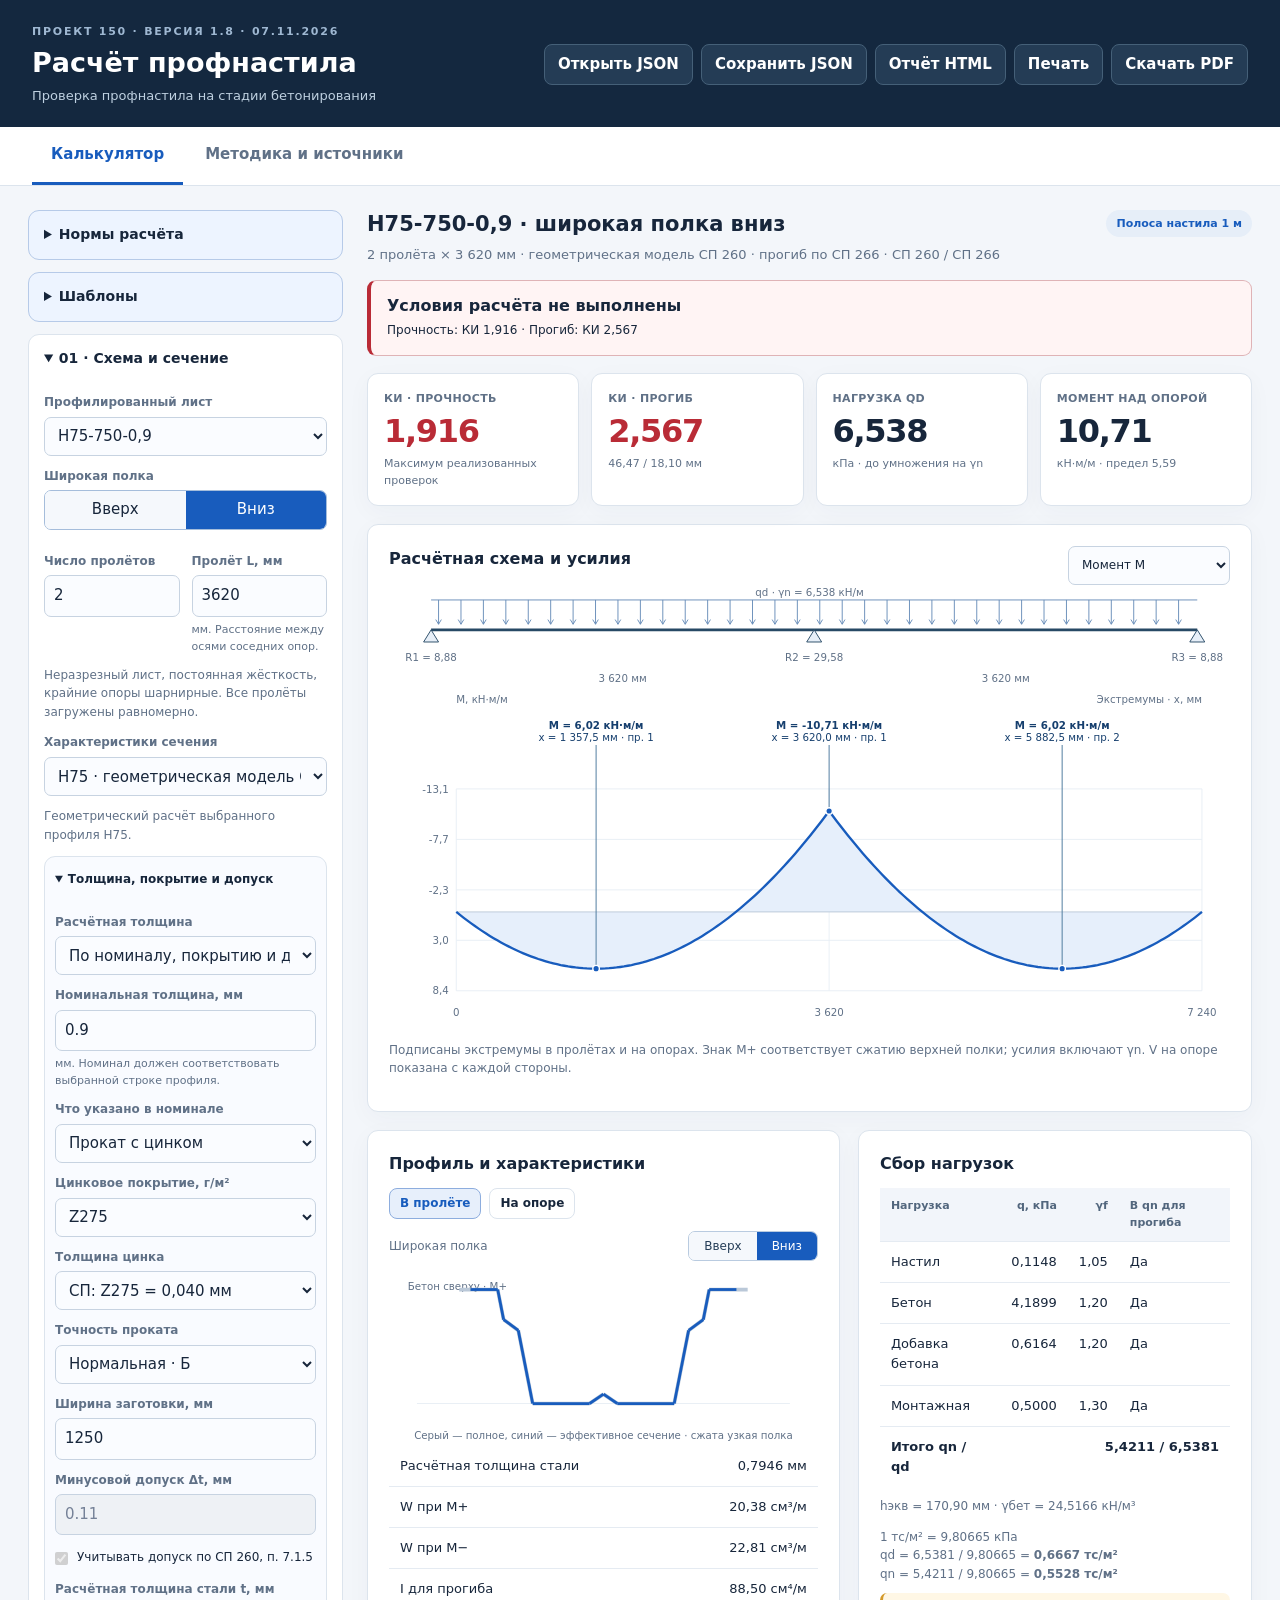
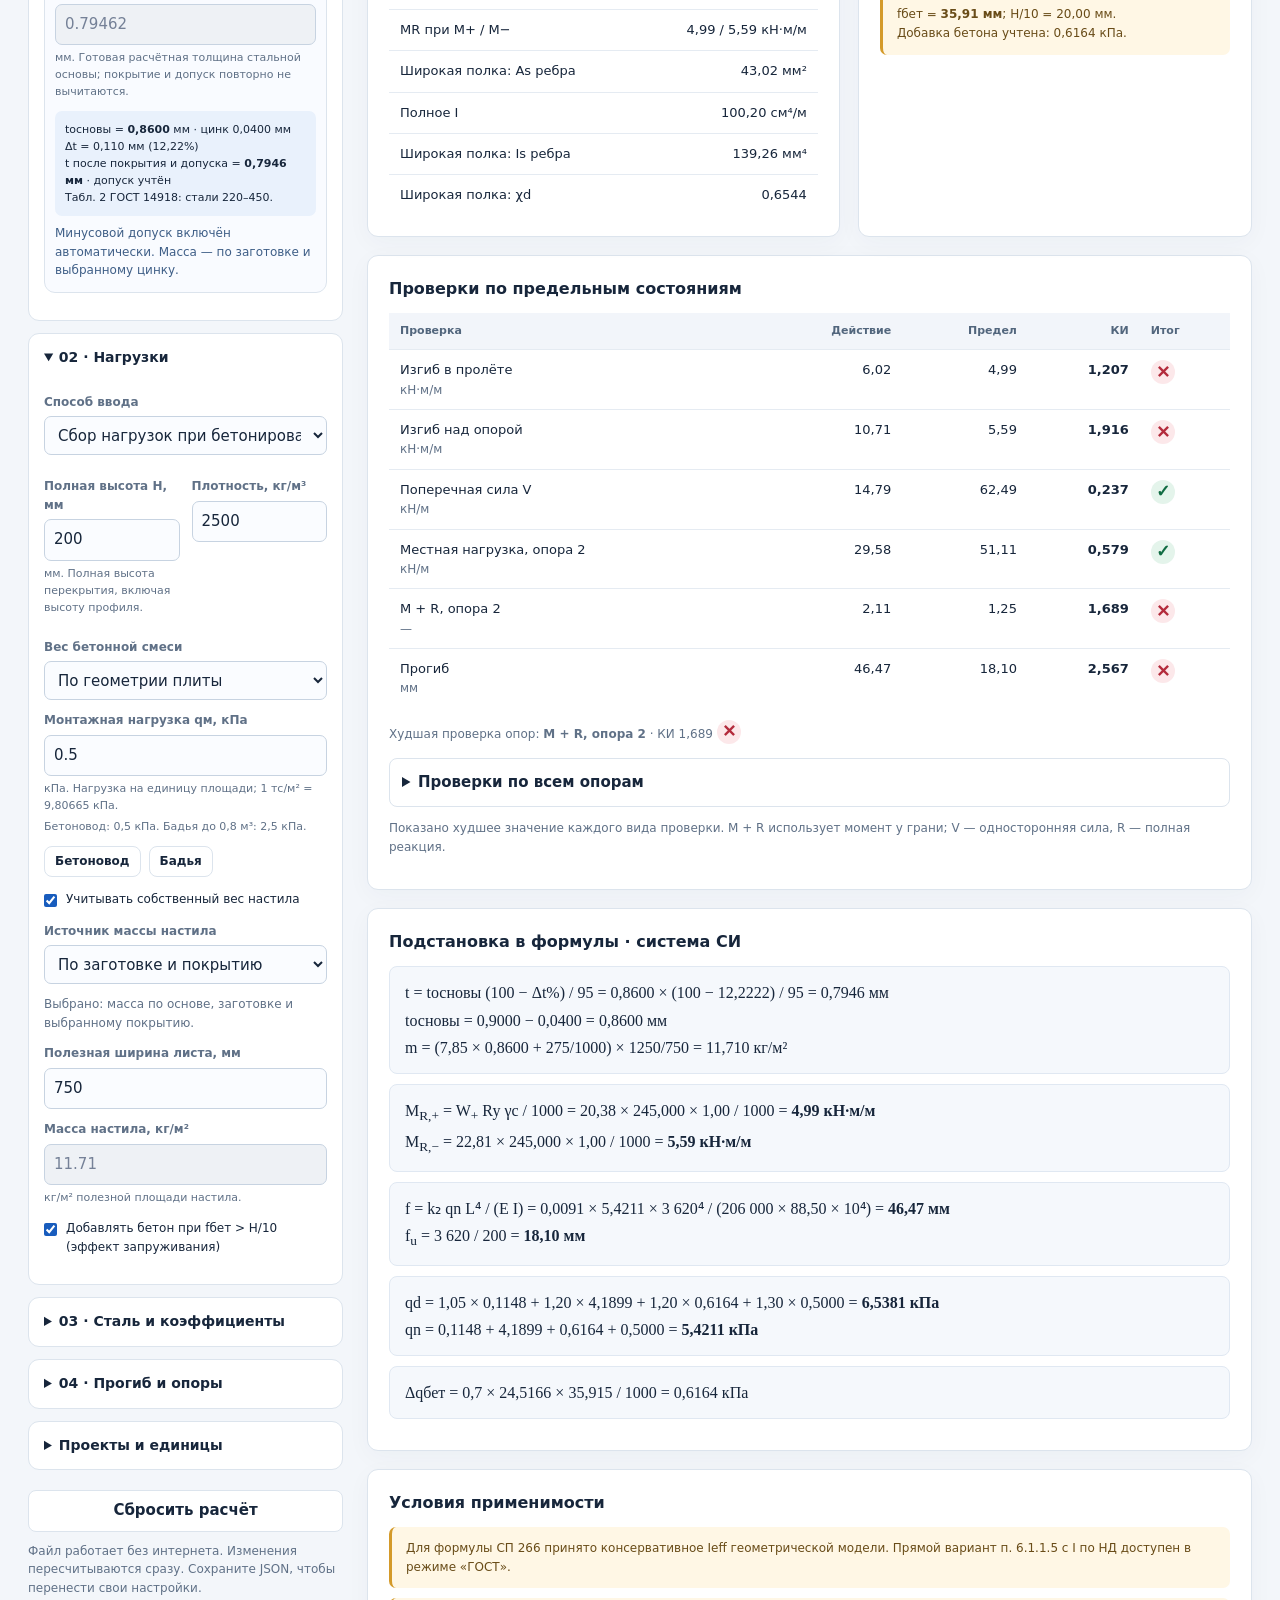
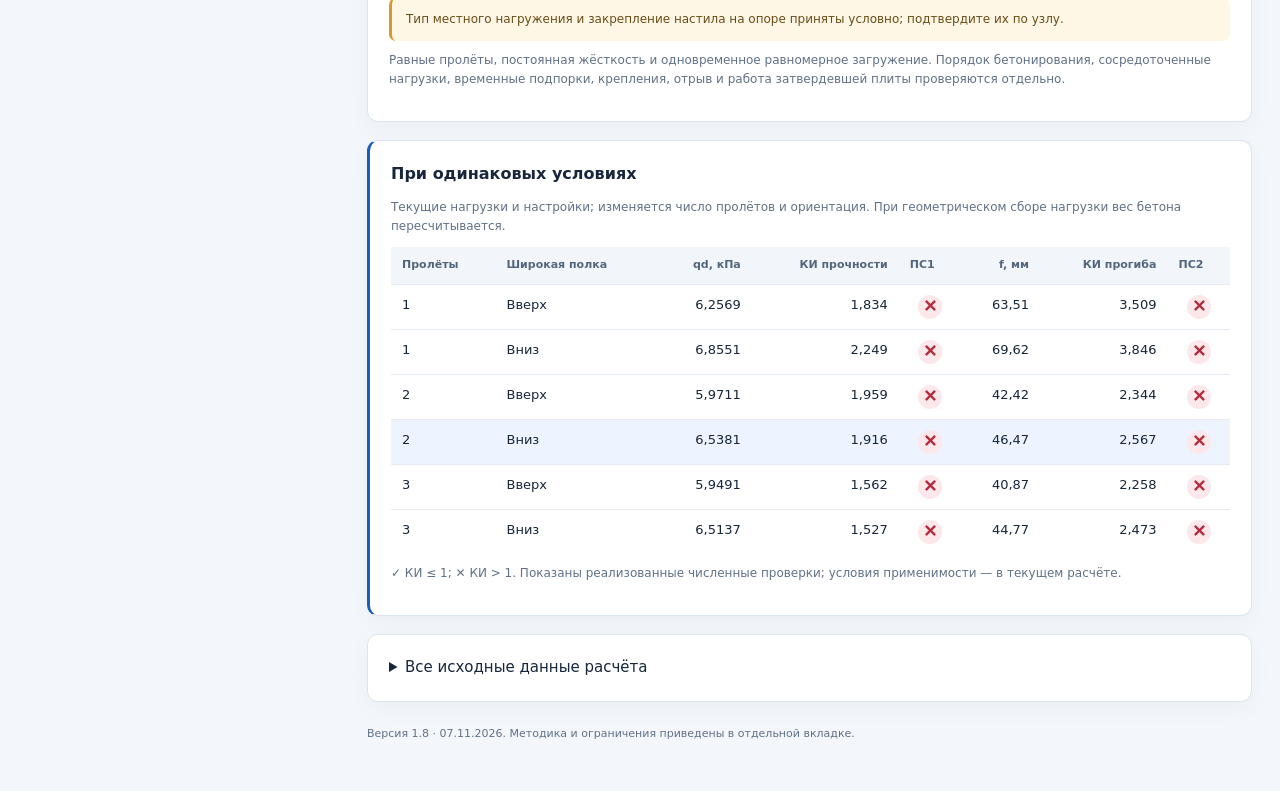
==== commit e3d7c22c: "Fix catalogue selection and consistent calculator version" ====
--- a/calculators/profnastil/index.html
+++ b/calculators/profnastil/index.html
@@ -1,7 +1,7 @@
 <!DOCTYPE html><html lang="ru"><head><meta name="robots" content="noindex,nofollow,noarchive"><meta charset="utf-8"><meta name="viewport" content="width=device-width,initial-scale=1"><meta name="color-scheme" content="light"><title>Профнастил 1.8 · расчёт и проверка</title>
 <link rel="stylesheet" href="./assets/styles.css">
 </head><body>
-<header><div><div class="eyebrow">Проект 150 · версия 1.7 · 07.11.2026</div><h1>Расчёт профнастила</h1><p>Проверка профнастила на стадии бетонирования</p></div><div class="headerActions"><button id="importBtn">Открыть JSON</button><button id="saveBtn">Сохранить JSON</button><button id="reportBtn">Отчёт HTML</button><button id="printBtn">Печать</button><button id="pdfBtn">Скачать PDF</button></div></header>
+<header><div><div class="eyebrow">Проект 150 · версия 1.8 · 07.11.2026</div><h1>Расчёт профнастила</h1><p>Проверка профнастила на стадии бетонирования</p></div><div class="headerActions"><button id="importBtn">Открыть JSON</button><button id="saveBtn">Сохранить JSON</button><button id="reportBtn">Отчёт HTML</button><button id="printBtn">Печать</button><button id="pdfBtn">Скачать PDF</button></div></header>
 <nav class="topnav" aria-label="Разделы" role="tablist"><button role="tab" aria-selected="true" data-tab="calcPage">Калькулятор</button><button role="tab" aria-selected="false" data-tab="methodPage">Методика и источники</button></nav>
 <section id="calcPage" class="tabpage"><div class="layout"><aside class="sidebar" aria-label="Исходные данные">
 <details class="codeChoice" id="codeSettings"><summary>Нормы расчёта</summary><div class="fields"><label class="field"><span>Расчётный документ</span><select id="designCode"><option value="sp">СП 260 + СП 266</option><option value="snip">СНиП · Пособие 1989</option></select></label><div id="snipPurposeField" class="hide"><label class="field"><span>Вариант расчёта по СНиП</span><select id="snipPurpose"><option value="deck">Настил · L/150 (Пособие)</option><option value="formwork">Опалубка · L/500 (3.03.01-87)</option></select></label></div><p class="hint" id="codeNote"></p></div></details><details id="templateSettings"><summary>Шаблоны</summary><div class="fields"><label class="field"><span>Шаблон расчёта</span><select id="preset"><option value="blank">Пустой · с нуля</option><option value="corrected_down">Н75 · широкая вниз · пересчёт</option><option value="corrected_up">Н75 · широкая вверх · пересчёт</option><option value="word_down">Н75 · 1 пролёт · широкая вниз</option><option value="word_up">Н75 · 1 пролёт · широкая вверх</option><option value="snip3_up">СНиП · 3 пролёта · широкая вверх</option><option value="snip3_down">СНиП · 3 пролёта · широкая вниз</option><option value="h114">Н114-600-1,0 · плита 200 мм</option></select></label><div id="presetNote">Пересчёт по СП 266: собственный вес, L/200, запруживание.</div><</div></details><details open><summary>01 · Схема и сечение</summary><div class="fields"><label class="field"><span>Профилированный лист</span><select id="profile"></select></label><div class="field"><span id="orientationLabel">Широкая полка</span><div class="segmented" role="radiogroup" aria-labelledby="orientationLabel"><label><input type="radio" name="orientationChoice" value="up"><span>Вверх</span></label><label><input type="radio" name="orientationChoice" value="down" checked><span>Вниз</span></label></div><input type="hidden" id="orientation" value="down"></div><div class="field-row"><label class="field"><span>Число пролётов</span><input id="n" type="number" min="1" max="5" step="1" value="2"></label><label class="field"><span>Пролёт L, мм</span><input id="L" type="number" min="100" max="30000" step="10" value="3620"></label></div><p class="hint">Неразрезный лист, постоянная жёсткость, крайние опоры шарнирные. Все пролёты загружены равномерно.</p><label class="field"><span>Характеристики сечения</span><select id="basis"><option value="catalogue">ГОСТ 24045-2016 · таблица</option><option value="geometry">Н75 · геометрическая модель СП 260</option><option value="manual">Ручной ввод W, I и предельных сил</option></select></label><p class="hint" id="basisHint"></p><div class="hide" id="customProfileFields"><label class="field"><span>Название профиля</span><input id="customName" type="text" maxlength="150" value="Пользовательский профиль"></label><label class="field"><span>Документ на профиль</span><select id="customStandard"><option value="СТО 57398459-18-2025">СТО 57398459-18-2025</option><option value="СТО 03869098-001-2022">СТО 03869098-001-2022</option><option value="ТУ 24.33.20-001-41384308-2019">ТУ 24.33.20-001-41384308-2019</option><option value="Другой документ изготовителя">Другой документ изготовителя</option></select></label><label class="field"><span>Высота, мм</span><input id="customH" type="number" value="75" step=".01" min="0"></label><label class="field"><span>Шаг гофра, мм</span><input id="customPitch" type="number" value="187.5" step=".01" min="0"></label><label class="field"><span>Широкая полка, мм</span><input id="customWide" type="number" value="92" step=".01" min="0"></label><label class="field"><span>Узкая полка, мм</span><input id="customNarrow" type="number" value="50" step=".01" min="0"></label><p class="hint">Готового каталога СТО/ТУ в файле нет. Введите размеры, W, I и предельные силы по подтверждённому паспорту.</p></div><details class="innerdetail" open><summary>Толщина, покрытие и допуск</summary><label class="field"><span>Расчётная толщина</span><select id="thicknessMode"><option value="nominal">По номиналу, покрытию и допуску</option><option value="direct">Прямой ввод готовой t</option></select></label><label class="field"><span>Номинальная толщина, мм</span><input id="nominalT" type="number" value="0.9" step=".01" min="0"></label><label class="field"><span>Что указано в номинале</span><select id="thicknessBasis"><option value="steel">Стальная основа</option><option value="coated">Прокат с цинком</option></select></label><label class="field"><span>Цинковое покрытие, г/м²</span><select id="coating"></select></label><label class="field"><span>Толщина цинка</span><select id="coatMethod"><option value="sp">СП: Z275 = 0,040 мм</option><option value="mass">По массе / плотности</option><option value="manual">Вручную</option></select></label><div id="coatManual" class="hide"><label class="field"><span>Суммарная толщина цинка, мм</span><input id="coatThickness" type="number" value="0.04" step=".0001" min="0"></label></div><label class="field"><span>Точность проката</span><select id="precision"><option value="normal">Нормальная · Б</option><option value="increased">Повышенная · А</option><option value="high">Высокая · В</option><option value="manual">Допуск по сертификату</option></select></label><label class="field" id="blankWidthField"><span>Ширина заготовки, мм</span><input id="blankWidth" type="number" value="1250" step="10" min="0"></label><label class="field"><span>Минусовой допуск Δt, мм</span><input id="tolerance" type="number" value="0.11" step=".001" min="0"></label><label class="check"><input id="accountTolerance" type="checkbox"><span>Учитывать допуск по СП 260, п. 7.1.5</span></label><label class="field"><span>Расчётная толщина стали t, мм</span><input id="steelT" type="number" value="0.8615" step=".0001" min="0"></label><div id="thicknessInfo" class="thicknessInfo"></div><div id="autoInfo" class="hint"></div></details><div id="manualFields" class="hide"><div class="field-row"><label class="field"><span>W при M+, см³/м</span><input id="Wplus" type="number" min=".1" step=".01" value="30.2"></label><label class="field"><span>W при M−, см³/м</span><input id="Wminus" type="number" min=".1" step=".01" value="31.6"></label></div><label class="field"><span>I для прогиба, см⁴/м</span><input id="Iinput" type="number" min=".1" step=".1" value="129.6"></label><label class="field"><span>V<sub>R</sub>, кН/м</span><input id="VR" type="number" min="0" step=".1" value="0"></label><div class="field-row"><label class="field"><span>R<sub>R</sub> край, кН/м</span><input id="Rend" type="number" min="0" step=".1" value="0"></label><label class="field"><span>R<sub>R</sub> центр, кН/м</span><input id="Rinner" type="number" min="0" step=".1" value="0"></label></div><p class="hint">Предельные силы задаются при γc = 1. Ноль означает «не определено». W+ и W− задаются для выбранной ориентации.</p></div></div></details>
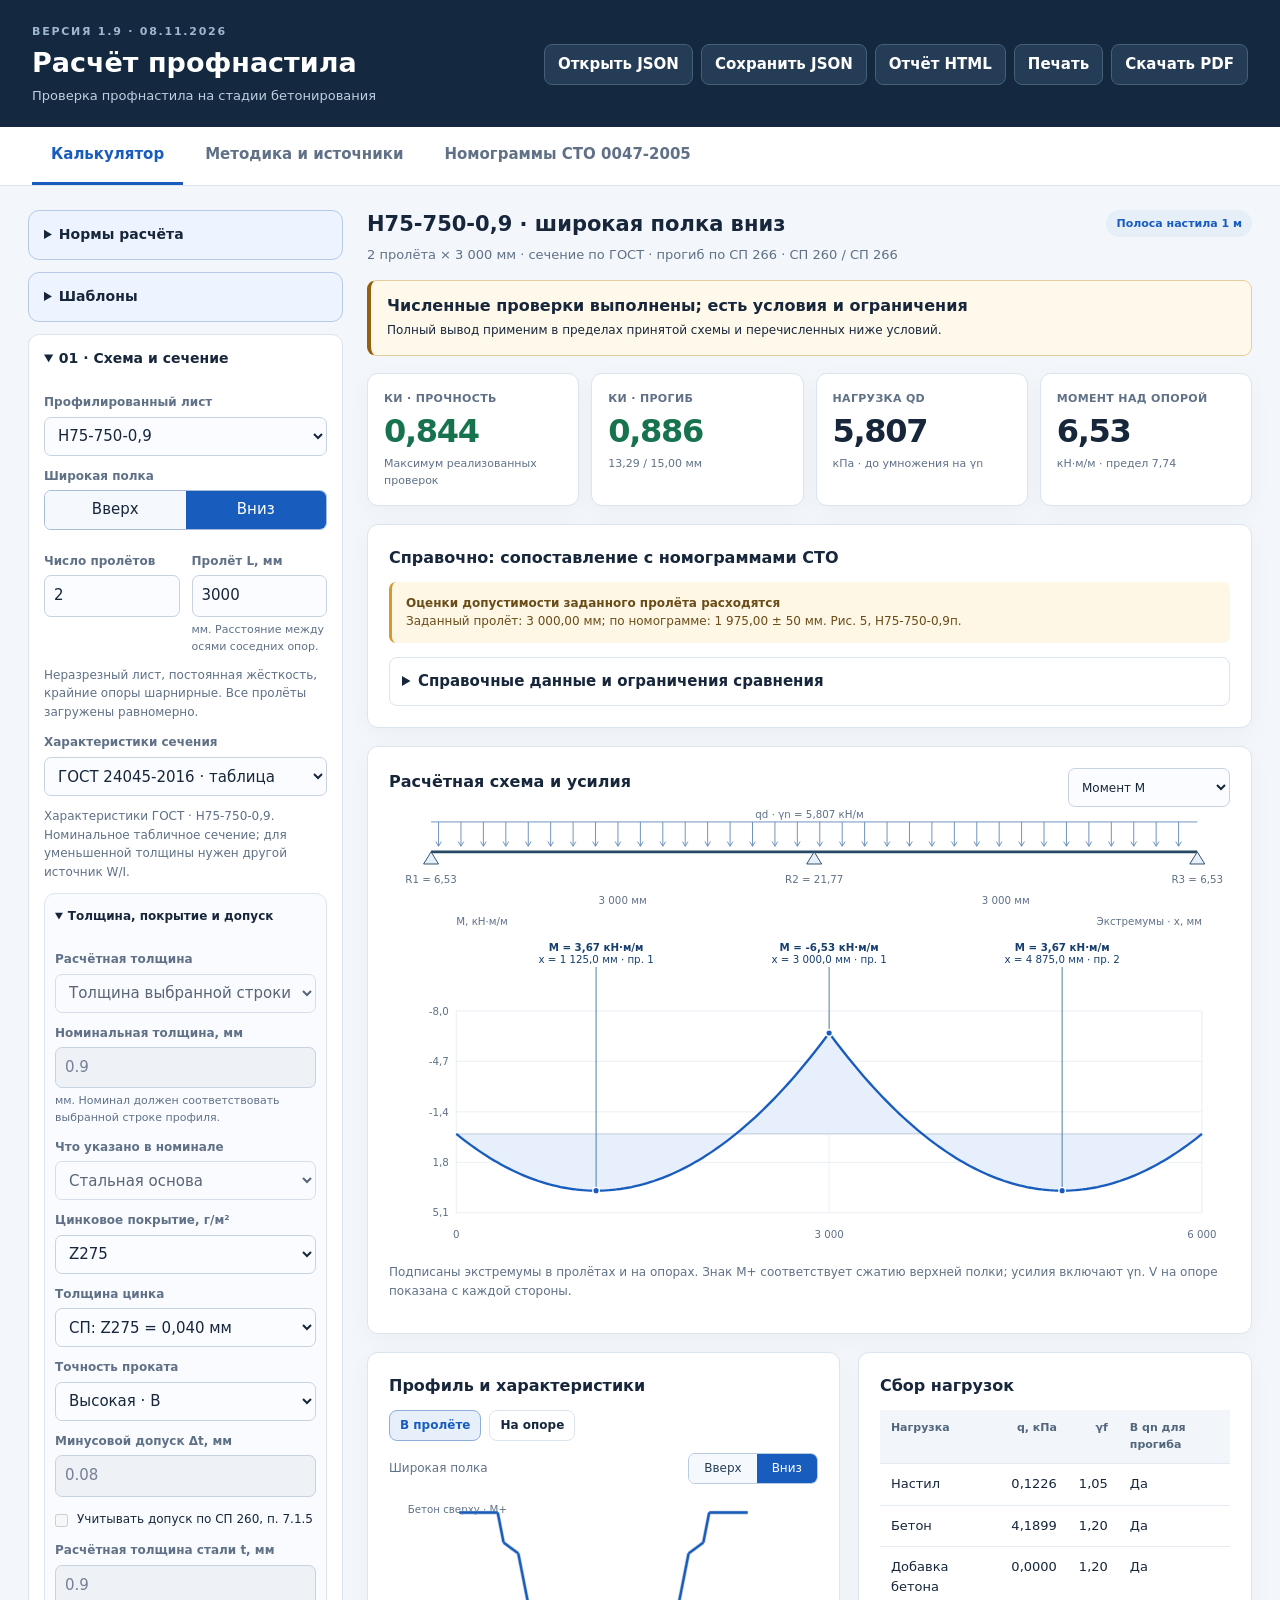
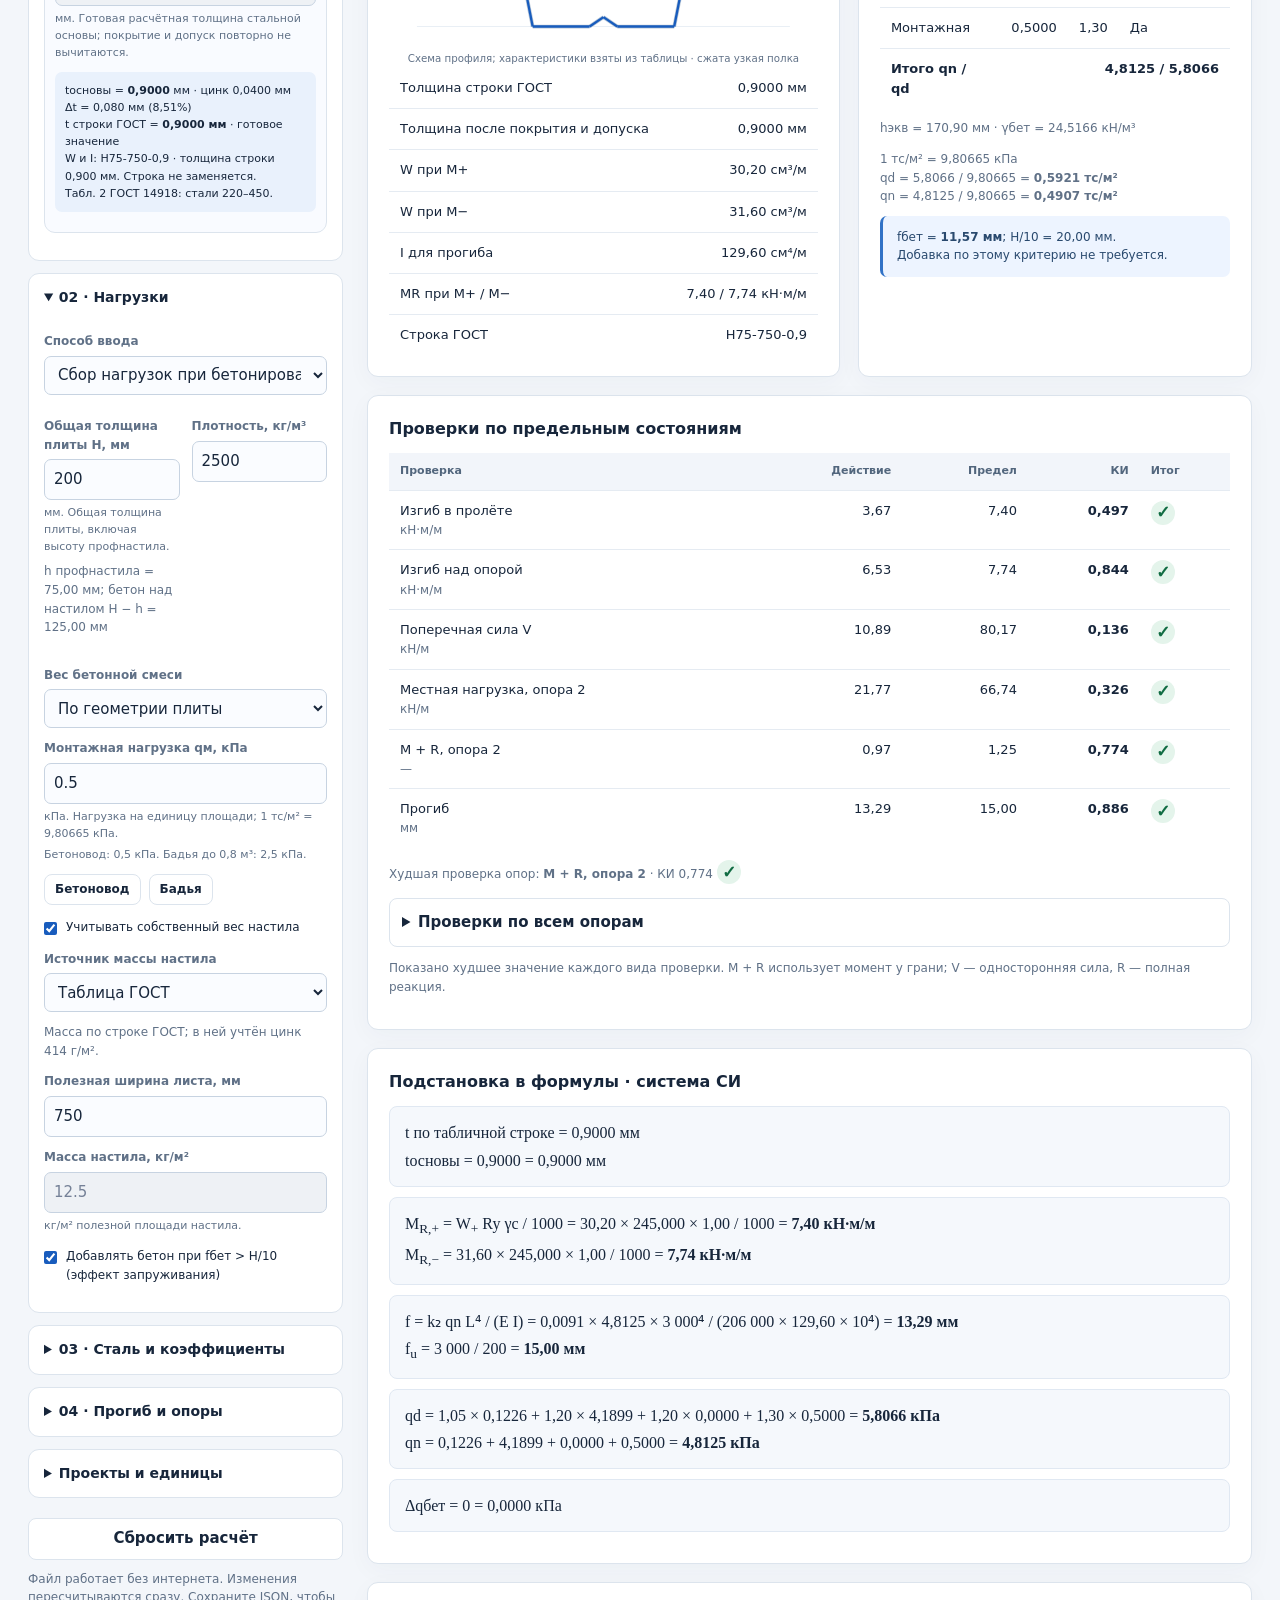
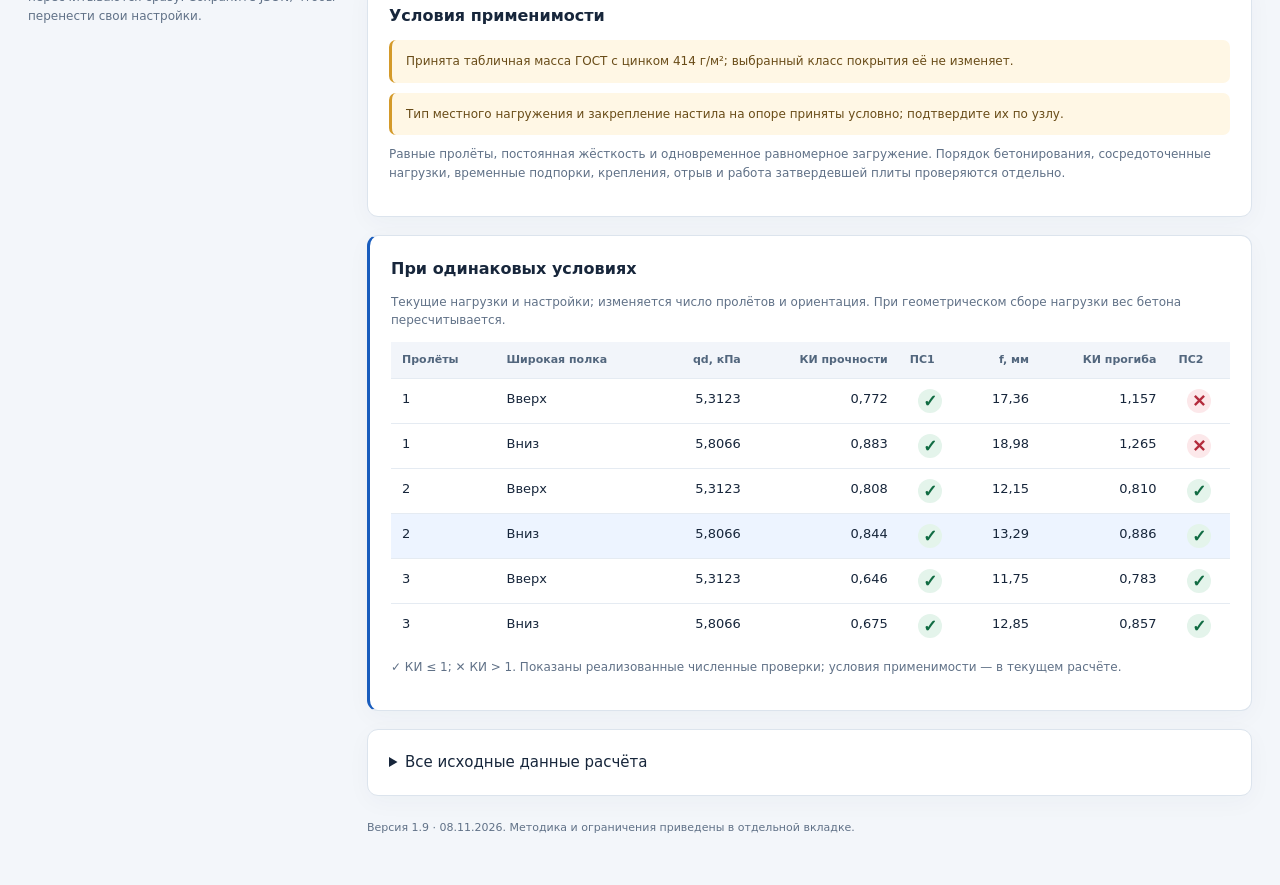
==== commit 771b6c33: "Release profnastil 1.9 with STO nomograms and synchronized comparison controls" ====
--- a/calculators/profnastil/index.html
+++ b/calculators/profnastil/index.html
@@ -1,15 +1,16 @@
-<!DOCTYPE html><html lang="ru"><head><meta name="robots" content="noindex,nofollow,noarchive"><meta charset="utf-8"><meta name="viewport" content="width=device-width,initial-scale=1"><meta name="color-scheme" content="light"><title>Профнастил 1.8 · расчёт и проверка</title>
-<link rel="stylesheet" href="./assets/styles.css">
+<!DOCTYPE html><html lang="ru"><head><meta charset="utf-8"><meta name="viewport" content="width=device-width,initial-scale=1"><meta name="color-scheme" content="light"><meta name="robots" content="noindex,nofollow,noarchive"><title>Профнастил 1.9 · расчёт и проверка</title>
+<link rel="stylesheet" href="./assets/styles.css?v=1.9">
 </head><body>
-<header><div><div class="eyebrow">Проект 150 · версия 1.8 · 07.11.2026</div><h1>Расчёт профнастила</h1><p>Проверка профнастила на стадии бетонирования</p></div><div class="headerActions"><button id="importBtn">Открыть JSON</button><button id="saveBtn">Сохранить JSON</button><button id="reportBtn">Отчёт HTML</button><button id="printBtn">Печать</button><button id="pdfBtn">Скачать PDF</button></div></header>
-<nav class="topnav" aria-label="Разделы" role="tablist"><button role="tab" aria-selected="true" data-tab="calcPage">Калькулятор</button><button role="tab" aria-selected="false" data-tab="methodPage">Методика и источники</button></nav>
+<header><div><div class="eyebrow">Версия 1.9 · 08.11.2026</div><h1>Расчёт профнастила</h1><p>Проверка профнастила на стадии бетонирования</p></div><div class="headerActions"><button id="importBtn">Открыть JSON</button><button id="saveBtn">Сохранить JSON</button><button id="reportBtn">Отчёт HTML</button><button id="printBtn">Печать</button><button id="pdfBtn">Скачать PDF</button></div></header>
+<nav class="topnav" aria-label="Разделы" role="tablist"><button role="tab" aria-selected="true" data-tab="calcPage">Калькулятор</button><button role="tab" aria-selected="false" data-tab="methodPage">Методика и источники</button><button role="tab" aria-selected="false" data-tab="nomogramPage">Номограммы СТО 0047-2005</button></nav>
 <section id="calcPage" class="tabpage"><div class="layout"><aside class="sidebar" aria-label="Исходные данные">
-<details class="codeChoice" id="codeSettings"><summary>Нормы расчёта</summary><div class="fields"><label class="field"><span>Расчётный документ</span><select id="designCode"><option value="sp">СП 260 + СП 266</option><option value="snip">СНиП · Пособие 1989</option></select></label><div id="snipPurposeField" class="hide"><label class="field"><span>Вариант расчёта по СНиП</span><select id="snipPurpose"><option value="deck">Настил · L/150 (Пособие)</option><option value="formwork">Опалубка · L/500 (3.03.01-87)</option></select></label></div><p class="hint" id="codeNote"></p></div></details><details id="templateSettings"><summary>Шаблоны</summary><div class="fields"><label class="field"><span>Шаблон расчёта</span><select id="preset"><option value="blank">Пустой · с нуля</option><option value="corrected_down">Н75 · широкая вниз · пересчёт</option><option value="corrected_up">Н75 · широкая вверх · пересчёт</option><option value="word_down">Н75 · 1 пролёт · широкая вниз</option><option value="word_up">Н75 · 1 пролёт · широкая вверх</option><option value="snip3_up">СНиП · 3 пролёта · широкая вверх</option><option value="snip3_down">СНиП · 3 пролёта · широкая вниз</option><option value="h114">Н114-600-1,0 · плита 200 мм</option></select></label><div id="presetNote">Пересчёт по СП 266: собственный вес, L/200, запруживание.</div><</div></details><details open><summary>01 · Схема и сечение</summary><div class="fields"><label class="field"><span>Профилированный лист</span><select id="profile"></select></label><div class="field"><span id="orientationLabel">Широкая полка</span><div class="segmented" role="radiogroup" aria-labelledby="orientationLabel"><label><input type="radio" name="orientationChoice" value="up"><span>Вверх</span></label><label><input type="radio" name="orientationChoice" value="down" checked><span>Вниз</span></label></div><input type="hidden" id="orientation" value="down"></div><div class="field-row"><label class="field"><span>Число пролётов</span><input id="n" type="number" min="1" max="5" step="1" value="2"></label><label class="field"><span>Пролёт L, мм</span><input id="L" type="number" min="100" max="30000" step="10" value="3620"></label></div><p class="hint">Неразрезный лист, постоянная жёсткость, крайние опоры шарнирные. Все пролёты загружены равномерно.</p><label class="field"><span>Характеристики сечения</span><select id="basis"><option value="catalogue">ГОСТ 24045-2016 · таблица</option><option value="geometry">Н75 · геометрическая модель СП 260</option><option value="manual">Ручной ввод W, I и предельных сил</option></select></label><p class="hint" id="basisHint"></p><div class="hide" id="customProfileFields"><label class="field"><span>Название профиля</span><input id="customName" type="text" maxlength="150" value="Пользовательский профиль"></label><label class="field"><span>Документ на профиль</span><select id="customStandard"><option value="СТО 57398459-18-2025">СТО 57398459-18-2025</option><option value="СТО 03869098-001-2022">СТО 03869098-001-2022</option><option value="ТУ 24.33.20-001-41384308-2019">ТУ 24.33.20-001-41384308-2019</option><option value="Другой документ изготовителя">Другой документ изготовителя</option></select></label><label class="field"><span>Высота, мм</span><input id="customH" type="number" value="75" step=".01" min="0"></label><label class="field"><span>Шаг гофра, мм</span><input id="customPitch" type="number" value="187.5" step=".01" min="0"></label><label class="field"><span>Широкая полка, мм</span><input id="customWide" type="number" value="92" step=".01" min="0"></label><label class="field"><span>Узкая полка, мм</span><input id="customNarrow" type="number" value="50" step=".01" min="0"></label><p class="hint">Готового каталога СТО/ТУ в файле нет. Введите размеры, W, I и предельные силы по подтверждённому паспорту.</p></div><details class="innerdetail" open><summary>Толщина, покрытие и допуск</summary><label class="field"><span>Расчётная толщина</span><select id="thicknessMode"><option value="nominal">По номиналу, покрытию и допуску</option><option value="direct">Прямой ввод готовой t</option></select></label><label class="field"><span>Номинальная толщина, мм</span><input id="nominalT" type="number" value="0.9" step=".01" min="0"></label><label class="field"><span>Что указано в номинале</span><select id="thicknessBasis"><option value="steel">Стальная основа</option><option value="coated">Прокат с цинком</option></select></label><label class="field"><span>Цинковое покрытие, г/м²</span><select id="coating"></select></label><label class="field"><span>Толщина цинка</span><select id="coatMethod"><option value="sp">СП: Z275 = 0,040 мм</option><option value="mass">По массе / плотности</option><option value="manual">Вручную</option></select></label><div id="coatManual" class="hide"><label class="field"><span>Суммарная толщина цинка, мм</span><input id="coatThickness" type="number" value="0.04" step=".0001" min="0"></label></div><label class="field"><span>Точность проката</span><select id="precision"><option value="normal">Нормальная · Б</option><option value="increased">Повышенная · А</option><option value="high">Высокая · В</option><option value="manual">Допуск по сертификату</option></select></label><label class="field" id="blankWidthField"><span>Ширина заготовки, мм</span><input id="blankWidth" type="number" value="1250" step="10" min="0"></label><label class="field"><span>Минусовой допуск Δt, мм</span><input id="tolerance" type="number" value="0.11" step=".001" min="0"></label><label class="check"><input id="accountTolerance" type="checkbox"><span>Учитывать допуск по СП 260, п. 7.1.5</span></label><label class="field"><span>Расчётная толщина стали t, мм</span><input id="steelT" type="number" value="0.8615" step=".0001" min="0"></label><div id="thicknessInfo" class="thicknessInfo"></div><div id="autoInfo" class="hint"></div></details><div id="manualFields" class="hide"><div class="field-row"><label class="field"><span>W при M+, см³/м</span><input id="Wplus" type="number" min=".1" step=".01" value="30.2"></label><label class="field"><span>W при M−, см³/м</span><input id="Wminus" type="number" min=".1" step=".01" value="31.6"></label></div><label class="field"><span>I для прогиба, см⁴/м</span><input id="Iinput" type="number" min=".1" step=".1" value="129.6"></label><label class="field"><span>V<sub>R</sub>, кН/м</span><input id="VR" type="number" min="0" step=".1" value="0"></label><div class="field-row"><label class="field"><span>R<sub>R</sub> край, кН/м</span><input id="Rend" type="number" min="0" step=".1" value="0"></label><label class="field"><span>R<sub>R</sub> центр, кН/м</span><input id="Rinner" type="number" min="0" step=".1" value="0"></label></div><p class="hint">Предельные силы задаются при γc = 1. Ноль означает «не определено». W+ и W− задаются для выбранной ориентации.</p></div></div></details>
-<details open><summary>02 · Нагрузки</summary><div class="fields"><label class="field"><span>Способ ввода</span><select id="loadMode"><option value="construction">Сбор нагрузок при бетонировании</option><option value="manual">Готовые qd и qn</option></select></label><div id="constructionFields"><div class="field-row"><label class="field"><span>Полная высота H, мм</span><input id="H" type="number" min="75" step="5" value="200"></label><label class="field"><span>Плотность, кг/м³</span><input id="density" type="number" min="500" step="50" value="2500"></label></div><label class="field"><span>Вес бетонной смеси</span><select id="concreteMode"><option value="geometry">По геометрии плиты</option><option value="manual">Ввод qбет вручную</option></select></label><label class="field hide" id="concreteField"><span>qбет, кПа</span><input id="concreteInput" type="number" min="0" step=".001" value="4.19"></label><label class="field"><span>Монтажная нагрузка qм, кПа</span><input id="mount" type="number" min="0" step=".1" value=".5"><small>Бетоновод: 0,5 кПа. Бадья до 0,8 м³: 2,5 кПа.</small></label><div class="toggleRow"><button id="pumpLoad">Бетоновод</button><button id="bucketLoad">Бадья</button></div><div id="snipRebarField" class="hide"><label class="field"><span>Масса арматуры на объём бетона, кг/м³</span><input id="snipRebarDensity" type="number" value="100" min="0" step="10"><small>СНиП 3.03.01-87: при отсутствии проектных данных — 100 кг/м³. Если арматура уже включена в заданную массу смеси, укажите 0.</small></label></div><label class="check"><input id="own" type="checkbox" checked><span>Учитывать собственный вес настила</span></label><label class="field"><span>Источник массы настила</span><select id="massMode"><option value="manual">Введённая масса</option><option value="catalogue">Таблица ГОСТ</option><option value="blank">По заготовке и покрытию</option></select></label><p class="hint" id="massHint"></p><label class="field"><span>Полезная ширина листа, мм</span><input id="coverWidth" type="number" value="750" step="10" min="0"></label><label class="field"><span>Масса настила, кг/м²</span><input id="deckMass" type="number" min="0" step=".1" value="12.5"></label><label class="check"><input id="pond" type="checkbox" checked><span>Добавлять бетон при fбет &gt; H/10 (эффект запруживания)</span></label></div><div id="manualLoadFields" class="hide"><label class="field"><span>Расчётная qd, кПа</span><input id="manualD" type="number" min="0" step=".01" value="5.68"></label><label class="field"><span>Нормативная qn, кПа</span><input id="manualN" type="number" min="0" step=".01" value="4.69"></label><p class="hint">Введите полные нагрузки, включая собственный вес и необходимые добавки.</p></div></div></details>
+<details class="codeChoice" id="codeSettings"><summary>Нормы расчёта</summary><div class="fields"><label class="field"><span>Расчётный документ</span><select id="designCode"><option value="sp">СП 260 + СП 266</option><option value="snip">СНиП · Пособие 1989</option></select></label><div id="snipPurposeField" class="hide"><label class="field"><span>Вариант расчёта по СНиП</span><select id="snipPurpose"><option value="deck">Настил · L/150 (Пособие)</option><option value="formwork">Опалубка · L/500 (3.03.01-87)</option></select></label></div><p class="hint" id="codeNote"></p></div></details><details id="templateSettings"><summary>Шаблоны</summary><div class="fields"><label class="field"><span>Стартовый шаблон расчёта</span><select id="preset"></select></label><div id="presetNote">Пересчёт по СП 266: собственный вес, L/200, запруживание.</div></div></details><details open><summary>01 · Схема и сечение</summary><div class="fields"><label class="field"><span>Профилированный лист</span><select id="profile"></select></label><div class="field"><span id="orientationLabel">Широкая полка</span><div class="segmented" role="radiogroup" aria-labelledby="orientationLabel"><label><input type="radio" name="orientationChoice" value="up"><span>Вверх</span></label><label><input type="radio" name="orientationChoice" value="down" checked><span>Вниз</span></label></div><input type="hidden" id="orientation" value="down"></div><div class="field-row"><label class="field"><span>Число пролётов</span><input id="n" type="number" min="1" max="5" step="1" value="2"></label><label class="field"><span>Пролёт L, мм</span><input id="L" type="number" min="100" max="30000" step="10" value="3620"></label></div><p class="hint">Неразрезный лист, постоянная жёсткость, крайние опоры шарнирные. Все пролёты загружены равномерно.</p><label class="field"><span>Характеристики сечения</span><select id="basis"><option value="catalogue">ГОСТ 24045-2016 · таблица</option><option value="geometry">Н75 · геометрическая модель СП 260</option><option value="manual">Ручной ввод W, I и предельных сил</option></select></label><p class="hint" id="basisHint"></p><div class="hide" id="customProfileFields"><label class="field"><span>Название профиля</span><input id="customName" type="text" maxlength="150" value="Пользовательский профиль"></label><label class="field"><span>Документ на профиль</span><select id="customStandard"><option value="СТО 57398459-18-2025">СТО 57398459-18-2025</option><option value="СТО 03869098-001-2022">СТО 03869098-001-2022</option><option value="ТУ 24.33.20-001-41384308-2019">ТУ 24.33.20-001-41384308-2019</option><option value="Другой документ изготовителя">Другой документ изготовителя</option></select></label><label class="field"><span>Высота, мм</span><input id="customH" type="number" value="75" step=".01" min="0"></label><label class="field"><span>Шаг гофра, мм</span><input id="customPitch" type="number" value="187.5" step=".01" min="0"></label><label class="field"><span>Широкая полка, мм</span><input id="customWide" type="number" value="92" step=".01" min="0"></label><label class="field"><span>Узкая полка, мм</span><input id="customNarrow" type="number" value="50" step=".01" min="0"></label><p class="hint">Готового каталога СТО/ТУ в файле нет. Введите размеры, W, I и предельные силы по подтверждённому паспорту.</p></div><details class="innerdetail" open><summary>Толщина, покрытие и допуск</summary><label class="field"><span>Расчётная толщина</span><select id="thicknessMode"><option value="nominal">По номиналу, покрытию и допуску</option><option value="direct">Прямой ввод готовой t</option></select></label><label class="field"><span>Номинальная толщина, мм</span><input id="nominalT" type="number" value="0.9" step=".01" min="0"></label><label class="field"><span>Что указано в номинале</span><select id="thicknessBasis"><option value="steel">Стальная основа</option><option value="coated">Прокат с цинком</option></select></label><label class="field"><span>Цинковое покрытие, г/м²</span><select id="coating"></select></label><label class="field"><span>Толщина цинка</span><select id="coatMethod"><option value="sp">СП: Z275 = 0,040 мм</option><option value="mass">По массе / плотности</option><option value="manual">Вручную</option></select></label><div id="coatManual" class="hide"><label class="field"><span>Суммарная толщина цинка, мм</span><input id="coatThickness" type="number" value="0.04" step=".0001" min="0"></label></div><label class="field"><span>Точность проката</span><select id="precision"><option value="normal">Нормальная · Б</option><option value="increased">Повышенная · А</option><option value="high">Высокая · В</option><option value="manual">Допуск по сертификату</option></select></label><label class="field" id="blankWidthField"><span>Ширина заготовки, мм</span><input id="blankWidth" type="number" value="1250" step="10" min="0"></label><label class="field"><span>Минусовой допуск Δt, мм</span><input id="tolerance" type="number" value="0.11" step=".001" min="0"></label><label class="check"><input id="accountTolerance" type="checkbox"><span>Учитывать допуск по СП 260, п. 7.1.5</span></label><label class="field"><span>Расчётная толщина стали t, мм</span><input id="steelT" type="number" value="0.8615" step=".0001" min="0"></label><div id="thicknessInfo" class="thicknessInfo"></div><div id="autoInfo" class="hint"></div></details><div id="manualFields" class="hide"><div class="field-row"><label class="field"><span>W при M+, см³/м</span><input id="Wplus" type="number" min=".1" step=".01" value="30.2"></label><label class="field"><span>W при M−, см³/м</span><input id="Wminus" type="number" min=".1" step=".01" value="31.6"></label></div><label class="field"><span>I для прогиба, см⁴/м</span><input id="Iinput" type="number" min=".1" step=".1" value="129.6"></label><label class="field"><span>V<sub>R</sub>, кН/м</span><input id="VR" type="number" min="0" step=".1" value="0"></label><div class="field-row"><label class="field"><span>R<sub>R</sub> край, кН/м</span><input id="Rend" type="number" min="0" step=".1" value="0"></label><label class="field"><span>R<sub>R</sub> центр, кН/м</span><input id="Rinner" type="number" min="0" step=".1" value="0"></label></div><p class="hint">Предельные силы задаются при γc = 1. Ноль означает «не определено». W+ и W− задаются для выбранной ориентации.</p></div></div></details>
+<details open><summary>02 · Нагрузки</summary><div class="fields"><label class="field"><span>Способ ввода</span><select id="loadMode"><option value="construction">Сбор нагрузок при бетонировании</option><option value="manual">Готовые qd и qn</option></select></label><div id="constructionFields"><div class="field-row"><label class="field"><span>Общая толщина плиты H, мм</span><input id="H" type="number" min="75" step="5" value="200"><output id="slabGeometryInfo" class="slabGeometryInfo" aria-live="polite"></output></label><label class="field"><span>Плотность, кг/м³</span><input id="density" type="number" min="500" step="50" value="2500"></label></div><label class="field"><span>Вес бетонной смеси</span><select id="concreteMode"><option value="geometry">По геометрии плиты</option><option value="manual">Ввод qбет вручную</option></select></label><label class="field hide" id="concreteField"><span>qбет, кПа</span><input id="concreteInput" type="number" min="0" step=".001" value="4.19"></label><label class="field"><span>Монтажная нагрузка qм, кПа</span><input id="mount" type="number" min="0" step=".1" value=".5"><small>Бетоновод: 0,5 кПа. Бадья до 0,8 м³: 2,5 кПа.</small></label><div class="toggleRow"><button id="pumpLoad">Бетоновод</button><button id="bucketLoad">Бадья</button></div><div id="snipRebarField" class="hide"><label class="field"><span>Масса арматуры на объём бетона, кг/м³</span><input id="snipRebarDensity" type="number" value="100" min="0" step="10"><small>СНиП 3.03.01-87: при отсутствии проектных данных — 100 кг/м³. Если арматура уже включена в заданную массу смеси, укажите 0.</small></label></div><label class="check"><input id="own" type="checkbox" checked><span>Учитывать собственный вес настила</span></label><label class="field"><span>Источник массы настила</span><select id="massMode"><option value="manual">Введённая масса</option><option value="catalogue">Таблица ГОСТ</option><option value="blank">По заготовке и покрытию</option></select></label><p class="hint" id="massHint"></p><label class="field"><span>Полезная ширина листа, мм</span><input id="coverWidth" type="number" value="750" step="10" min="0"></label><label class="field"><span>Масса настила, кг/м²</span><input id="deckMass" type="number" min="0" step=".1" value="12.5"></label><label class="check"><input id="pond" type="checkbox" checked><span>Добавлять бетон при fбет &gt; H/10 (эффект запруживания)</span></label></div><div id="manualLoadFields" class="hide"><label class="field"><span>Расчётная qd, кПа</span><input id="manualD" type="number" min="0" step=".01" value="5.68"></label><label class="field"><span>Нормативная qn, кПа</span><input id="manualN" type="number" min="0" step=".01" value="4.69"></label><p class="hint">Введите полные нагрузки, включая собственный вес и необходимые добавки.</p></div></div></details>
 <details><summary>03 · Сталь и коэффициенты</summary><div class="fields"><label class="field"><span>Марка стали по ГОСТ 14918</span><select id="grade"><option value="manual">Ry вручную</option><option value="220">220 → Ry 215 МПа</option><option value="250">250 → Ry 245 МПа</option><option value="280">280 → Ry 270 МПа</option><option value="320">320 → Ry 310 МПа</option><option value="350">350 → Ry 330 МПа</option><option value="390">390 → Ry 370 МПа</option><option value="420">420 → Ry 400 МПа</option><option value="450">450 → Ry 425 МПа</option></select></label><div class="field-row"><label class="field"><span>Ry, МПа</span><input id="Ry" type="number" min="1" max="600" step="1" value="245"></label><label class="field"><span>E, МПа</span><input id="E" type="number" min="1000" step="1000" value="206000"></label></div><p class="hint">Ry — готовое расчётное сопротивление, уже после γm. 25 000 тс/м² = 245,17 МПа. Не делите повторно на γm.</p><div class="field-row"><label class="field"><span>γc · условия работы</span><input id="gc" type="number" min=".1" max="2" step=".05" value="1"></label><label class="field"><span>γn · ответственность</span><input id="gn" type="number" min=".1" max="2" step=".05" value="1"></label></div></div></details>
 <details><summary>04 · Прогиб и опоры</summary><div class="fields"><label class="field"><span>Метод прогиба</span><select id="deflection"><option value="sp266">СП 266 · коэффициент k₂</option><option value="elastic">Точная упругая линия · все пролёты</option></select></label><label class="field"><span>Источник предельного прогиба</span><select id="limitSource"><option value="document">По выбранному документу</option><option value="user">Задать свой предел</option></select></label><label class="field"><span>Критерий предельного прогиба</span><select id="defLimitMode"><option value="relative">Доля пролёта L/n</option><option value="absolute">Абсолютный, мм</option></select></label><div id="absoluteField" class="hide"><label class="field"><span>Предельный прогиб, мм</span><input id="absoluteLimit" type="number" value="18.1" step=".1" min="0"></label></div><label class="field" id="relativeField"><span>Предельный прогиб L /</span><input id="limit" type="number" min="20" step="10" value="200"><small>Автоматически: СП — 200; Пособие — 150; опалубка СНиП — 500.</small></label><label class="field"><span>Ширина опоры, мм</span><input id="bearing" type="number" min="20" step="10" value="300"></label><label class="field"><span>Местное нагружение полок</span><select id="flanges"><option value="two">На две полки</option><option value="one">На одну полку</option></select></label><p class="hint">Число полок относится к приложению местных сил; оно не равно числу стенок гофра. Принята первая группа строк табл. 8.10 СП 260.</p><label class="check"><input id="stiffener" type="checkbox" checked><span>Учитывать ребро стенки в местной несущей способности</span></label><label class="check"><input id="supportConfirmed" type="checkbox"><span>Тип местного нагружения и закрепление на опоре проверены по узлу</span></label></div></details>
-<details><summary>Проекты и единицы</summary><div class="fields"><label class="field"><span>Название расчёта</span><input id="projectName" type="text" maxlength="150" value="Расчёт профнастила"></label><label class="field"><span>Единицы сил и нагрузок</span><select id="units"><option value="si">кПа · кН · кН·м</option><option value="tf">тс/м² · тс · тс·м</option></select></label><label class="field"><span>Знаков после запятой</span><select id="digits"><option value="2">2</option><option value="3">3</option></select></label><button id="localSave" class="widebtn">Сохранить в этом браузере</button><label class="field"><span>Сохранённые расчёты</span><select id="localList"><option value="">Нет сохранённых расчётов</option></select></label><div class="field-row"><button id="localOpen">Открыть</button><button id="localDelete">Удалить</button></div><button class="widebtn hide" id="localUndo">Вернуть удалённый расчёт</button><p class="hint" id="localHint">Для переноса и резервной копии сохраните JSON.</p></div></details><div class="sideFoot"><button id="resetBtn" class="widebtn">Сбросить расчёт</button><p class="hint" style="margin-top:10px">Файл работает без интернета. Изменения пересчитываются сразу. Сохраните JSON, чтобы перенести свои настройки.</p></div>
-</aside><main class="main"><div class="sectionhead"><div><h2 id="calcTitle">Н75-750-0,9 · широкая полка вниз</h2><div class="subtitle" id="calcSubtitle"></div></div><span class="chip">Полоса настила 1 м</span></div><div id="emptyState" class="emptybox hide"><h2>Новый расчёт</h2><p>Выберите профиль, задайте пролёт и высоту плиты.</p><p class="hint" id="emptyHint"></p></div><div id="error" class="errorbox hide" role="alert"></div><div id="results"><div id="status" class="status" aria-live="polite"></div><div class="cards" id="cards"></div>
+<details><summary>Проекты и единицы</summary><div class="fields"><label class="field"><span>Название расчёта</span><input id="projectName" type="text" maxlength="200" value="Расчёт профнастила"></label><button id="projectNameAuto" type="button" title="Сформировать название по выбранному профлисту и ориентации">По профилю</button><label class="field"><span>Единицы сил и нагрузок</span><select id="units"><option value="si">кПа · кН · кН·м</option><option value="tf">тс/м² · тс · тс·м</option></select></label><label class="field"><span>Знаков после запятой</span><select id="digits"><option value="2">2</option><option value="3">3</option></select></label><button id="localSave" class="widebtn">Сохранить в этом браузере</button><label class="field"><span>Сохранённые расчёты</span><select id="localList"><option value="">Нет сохранённых расчётов</option></select></label><div class="field-row"><button id="localOpen">Открыть</button><button id="localDelete">Удалить</button></div><button class="widebtn hide" id="localUndo">Вернуть удалённый расчёт</button><p class="hint" id="localHint">Для переноса и резервной копии сохраните JSON.</p></div></details><div class="sideFoot"><button id="resetBtn" class="widebtn">Сбросить расчёт</button><p class="hint" style="margin-top:10px">Файл работает без интернета. Изменения пересчитываются сразу. Сохраните JSON, чтобы перенести свои настройки.</p></div>
+</aside><main class="main"><div class="sectionhead"><div><h2 id="calcTitle">Н75-750-0,9 · широкая полка вниз</h2><div class="subtitle" id="calcSubtitle"></div></div><span class="chip">Полоса настила 1 м</span></div><div id="emptyState" class="emptybox hide"><h2>Новый расчёт</h2><p>Выберите профиль, задайте пролёт и общую толщину плиты.</p><p class="hint" id="emptyHint"></p></div><div id="error" class="errorbox hide" role="alert"></div><div id="results"><div id="status" class="status" aria-live="polite"></div><div class="cards" id="cards"></div>
+<div class="panel" id="nomogramReferencePanel"><h3>Справочно: сопоставление с номограммами СТО</h3><div id="nomogramReference"></div></div>
 <div class="panel"><div class="plotbar"><h3>Расчётная схема и усилия</h3><select id="plotType" aria-label="Тип эпюры"><option value="M">Момент M</option><option value="V">Поперечная сила V</option><option value="f">Упругий прогиб</option></select></div><div id="beam"></div><div id="plot"></div><p class="hint" id="plotNote"></p></div>
 <div class="twocol"><div class="panel"><h3>Профиль и характеристики</h3><div class="toggleRow noPrint"><button id="spanSection" class="active">В пролёте</button><button id="supportSection">На опоре</button></div><div class="figureOrientation noPrint"><span id="figureOrientationLabel">Широкая полка</span><div class="orientationSwitch" role="group" aria-label="Ориентация полки на рисунке"><label><input type="radio" name="orientationFigureChoice" value="up"><span>Вверх</span></label><label><input type="radio" name="orientationFigureChoice" value="down"><span>Вниз</span></label></div></div><div id="sectionPlot"></div><div id="sectionTable"></div></div><div class="panel"><h3>Сбор нагрузок</h3><div id="loadTable"></div><div id="pondNote"></div></div></div>
 <div class="panel"><h3>Проверки по предельным состояниям</h3><div id="checkTable" class="tablewrap"></div><div id="supportWorst" class="hint"></div><details id="supportDetails" class="resultDetails"><summary>Проверки по всем опорам</summary><div id="allSupportChecks" class="tablewrap"></div><h3>Реакции и результаты опор</h3><div id="supportTable" class="tablewrap"></div></details><p class="hint" id="checkNote" style="margin-top:12px">Проверка M + R использует момент у грани опоры. V — односторонняя поперечная сила; R — полная опорная реакция.</p></div>
@@ -17,10 +18,56 @@
 <div class="panel"><h3>Подстановка в формулы · система СИ</h3><div id="formulaOutput"></div></div>
 <div class="panel"><h3>Условия применимости</h3><div id="conditions" class="notes"></div></div>
 <div class="panel compareDynamic"><h3>При одинаковых условиях</h3><p class="hint">Текущие нагрузки и настройки; изменяется число пролётов и ориентация. При геометрическом сборе нагрузки вес бетона пересчитывается.</p><div id="sensitivity" class="tablewrap"></div></div>
-<div class="panel"><details><summary>Все исходные данные расчёта</summary><div id="inputReport"></div></details></div><div class="foot">Версия 1.8 · 07.11.2026. Методика и ограничения приведены в отдельной вкладке.</div></div></main></div></section>
+<div class="panel"><details><summary>Все исходные данные расчёта</summary><div id="inputReport"></div></details></div><div class="foot">Версия 1.9 · 08.11.2026. Методика и ограничения приведены в отдельной вкладке.</div></div></main></div></section>
+<section id="nomogramPage" class="tabpage" hidden><div class="page methods">
+<h2>Номограммы СТО 0047-2005</h2>
+<div class="panel" id="stoComparisonPanel"><h3>Сопоставление с расчётом <span class="chip">Сценарное сравнение</span></h3>
+<div class="field-row"><label class="field"><span>Исходный рисунок</span><select id="stoFigureTop"></select></label><label class="field"><span>Профиль и толщина по легенде</span><select id="stoProfileTop"></select></label></div>
+<output id="stoSelectedCurve" class="slabGeometryInfo" aria-live="polite"></output>
+<details class="stoDisclosure" id="stoComparisonNotes"><summary>Условия, допущения и ограничения сравнения</summary>
+<p>Эта вкладка использует самостоятельный расчётный сценарий. Параметры основного калькулятора и номограмм вводятся независимо. Одинаковая геометрия сама по себе не означает одинаковые нагрузки, материал и характеристики сечения.</p>
+<p>Общая толщина H и высота профнастила h задаются в миллиметрах. Слой над настилом = H − h; для исходной шкалы номограмм он делится на 10 и получается в сантиметрах. При смене профиля введённая H сохраняется. Допустимый диапазон слоя 50–400 мм; значение за пределами диапазона не исправляется автоматически. Контрольные наборы используют отдельные слои 100/200/300 мм, поэтому H в них зависит от высоты профиля.</p>
+<p>Оцифрованы все 96 серий на рисунках 2–7: 17 марок и толщин, 1056 точек. Семейства: Н114, Н80А, Н75, Н60, Н57, НС44, НС35. На рисунках с индексом «п» серии НС35 отсутствуют в источнике. Обозначение НС57 в легендах сохранено; в таблице 1 оно записано как Н57. Координаты извлечены из векторных маркеров, линий и штрихов PDF, значения округлены до 0,01 м; принятая оценка чтения ±0,05 м — не нормативный допуск. Между узлами используется линейная интерполяция; экстраполяции нет.</p>
+<p class="notice">Для Н80А, Н60 и Н57 в текущем ядре нет подтверждённой геометрии гофра и опорных данных. Все 42 кривые этих семейств читаются по номограммам; сравнение с ядром отмечается как невыполненное. Справочные I/W из СТО не заменяют отсутствующие данные. Для остальных 54 кривых выполняется диагностическое сравнение.</p>
+<p class="hint">Сценарий сравнения: нормативный собственный вес — из текущего каталога; арматура — 1,0 кН/м³ по п. 7.1.1.1; монтажная нагрузка — 0,5 кПа. γf настил/бетон/арматура/монтаж = 1,05/1,2/1,2/1,3 (приняты из текущего сборщика СП, не восстановлены для графиков); Ry = 245 МПа, E = 206000 МПа, γc = γn = 1, предел L/200. Добавочный бетон от прогиба не включён. Эти допущения сохраняются при экспорте.</p>
+<p class="notice">Это сравнение графиков с двумя существующими моделями калькулятора при указанном сценарии, <b>не полный пересчёт по СТО</b>. В СТО заданы Ry = 2400 кгс/см² (235,3596 МПа), E = 2,1·10⁶ кгс/см² (205939,65 МПа) и итерационная редукция по приложению А; они не подменяют текущие формулы. П. 7.1.2.4 задаёт γc = 0,8 для местной устойчивости стенки; в диагностическом сценарии принят γc = 1, поэтому это дополнительная причина несопоставимости опорных проверок. Не все параметры построения графиков указаны: точные γf, плотность, ширина опор и реализация k. Разница результатов сама по себе не доказывает ошибку ядра.</p>
+</details>
+<div class="field-row"><label class="field"><span>Общая толщина плиты H, мм</span><input id="stoTotal" type="number" min="125" max="475" value="275" step="1" aria-describedby="stoGeometryInfo"></label><label class="field"><span>Бетон над настилом H − h, мм · авто</span><input id="stoCover" type="number" value="200" step="any" readonly aria-describedby="stoGeometryInfo"></label></div>
+<output id="stoGeometryInfo" class="slabGeometryInfo" aria-live="polite"></output>
+<label class="field"><span>Пролёт проверки, мм (пусто — по номограмме)</span><input id="stoSpan" type="number" min="1" max="30000" step="10"></label>
+<div class="field-row"><label class="field"><span>Принятая плотность бетона, кг/м³</span><input id="stoDensity" type="number" min="1" value="2500"></label><label class="field"><span>Принятая ширина опоры, мм</span><input id="stoBearing" type="number" min="1" value="300"></label></div>
+<button id="stoRun">Рассчитать сопоставление</button> <button id="stoExport">Экспорт сравнения JSON</button>
+<p id="stoError" role="alert" class="stoError"></p><div id="stoResults"></div>
+<details class="stoDisclosure" id="stoBatchDetails"><summary>Наборы сравнений и выгрузка данных</summary>
+<label class="field"><span>Контрольный набор: бетон над настилом 100/200/300 мм</span><select id="stoCaseScope"><option value="all">Все 96 серий · 288 случаев</option><option value="figure">Все профили выбранного рисунка</option><option value="profile">Выбранный профиль на всех рисунках</option></select></label>
+<button id="stoRunCases">Сравнить набор</button> <button id="stoExportCases">Экспорт набора сравнений JSON</button> <button id="stoExportReadings">Все точки и профили JSON</button>
+<div id="stoCases"></div></details>
+</div>
+<div class="panel" id="stoCurvePanel"><div class="field-row"><label class="field"><span>Исходный рисунок</span><select id="stoFigure"></select></label><label class="field"><span>Профиль и толщина по легенде</span><select id="stoProfile"></select></label></div>
+<details class="stoDisclosure" id="stoOrientationNotes"><summary><strong>Без «п» — широкая полка вверх; с «п» — широкая полка вниз</strong></summary>
+<p><strong>Индекс «п» в оригинале СТО — кириллическая буква: сжата узкая полка. В пролёте при нагрузке сверху узкая полка находится сверху, широкая — снизу. Без индекса «п» сжата широкая полка: она находится сверху.</strong></p>
+<p>Основание: примечание к таблице 2, с. 9 / PDF 13. Связь относится к положительному моменту в пролёте; над промежуточной опорой знак момента и сжатая полка меняются. Для профилей с равными полками положение уточняют по осям 1–1/2–2 документа на профиль.</p></details>
+<h3>Точки выбранной кривой</h3><div id="stoPoints"></div>
+<details class="stoDisclosure" id="stoFigureDetails"><summary>Исходный рисунок</summary><p id="stoFigureInfo"></p>
+<div class="stoImageControls"><button id="stoZoomOut" type="button" aria-label="Уменьшить рисунок">−</button><output id="stoZoomValue" aria-live="polite" aria-label="Масштаб рисунка">100%</output><button id="stoZoom" type="button" aria-label="Увеличить рисунок">+</button><button id="stoFit" type="button">Вписать</button><a id="stoImageLink" download>Скачать PNG</a></div>
+<div id="stoImageViewport" class="stoImageViewport" tabindex="0" role="region" aria-label="Рисунок номограммы с прокруткой"><img id="stoImage" class="stoNomogramImage" alt="Номограмма из СТО"></div></details></div>
+<details class="panel stoDisclosure" id="stoProfilesDetails"><summary>Все профили: таблица 1 СТО и текущий каталог</summary><details class="stoDisclosure"><summary>Как читать таблицу характеристик</summary><p>Таблица 1, печатная с. 8 / PDF 12: I и W полного сечения на 1 м ширины настила; площадь F в см² и масса в кг/м² приведены в единицах таблицы. Значения СТО сохранены буквально и служат справкой; в расчётное ядро они не подставляются. W₁/W₂ относятся к осям 1–1/2–2 источника и не отождествляются с эффективными W+/W−. I ↑/↓ — текущие табличные значения для одного пролёта и соответствующей ориентации. Для нескольких пролётов ядро использует меньшее из них. ΔI ↑ = (Iкаталога ↑ / IСТО − 1) × 100%.</p></details><div id="stoSections"></div><details><summary>Оригинал таблицы 1</summary><img class="stoNomogramImage" src="./assets/sto-table-1.png?v=1.9" alt="Таблица 1 СТО 0047-2005, все 17 строк" loading="lazy"></details></details>
+<details class="panel stoDisclosure" id="stoSourceDetails"><summary>Источник и область применения</summary>
+<p>Рисунки 2–7 извлечены из предоставленного PDF: СТО 0047-2005 (02494680, 17523759), Москва, 2005. Разработчики — ЦНИИПСК им. Мельникова и «Хилти Дистрибьюшн Лтд». Дата введения по с. 1 — 10.05.2005. Актуальность документа для конкретного проекта отдельно не проверялась.</p>
+<div class="notice"><b>Область графиков — п. 7.1.2.5:</b> настил как оставляемая опалубка без временных промежуточных опор; подача смеси бетононасосом. По горизонтали — слой бетона <b>над верхней полкой</b>, 5–40 см. Полная высота H = hпрофиля + 10 × слой, мм. Индекс «п» означает сжатую узкую полку (таблица 2); ориентация для сравнения сопоставлена по сжатой полке в пролёте.</div>
+</details>
+<details class="panel stoDisclosure" id="stoDocumentNotes"><summary>Замечания к исходному документу и оцифровке</summary><ul>
+<li>Исправлена предыдущая оцифровка рисунка 3: маркеры Н75-0,7п были ошибочно подписаны как Н75-0,9п. При слое 20 см правильное значение для Н75-0,9п — 2,49 м вместо 2,20 м. Это исправление привязки данных; формулы ядра сохранены.</li>
+<li>Таблица 1 (с. 8): для Н75-0,9 / 0,8 / 0,7 напечатаны массы 9,8 / 11,2 / 12,5 кг/м². Такая обратная зависимость от толщины требует уточнения; в сравнении явно используется текущий каталог 12,5 / 11,2 / 9,8, а не молчаливое исправление источника.</li>
+<li>Некоторые графические кривые дают немонотонные результаты по толщине и числу пролётов. Например, на рис. 5 при слое 5 см кривая Н75-0,8п около 2,00 м, а Н75-0,7п около 3,27 м. Требуется проверка авторской расчётной базы; кривые не корректируются под алгоритм.</li>
+<li>Формула (4), с. 7, указывает L/200. Последняя, 70-я страница приложенного PDF содержит отдельное пояснение с диапазоном L/500–L/300, без подтверждения его статуса как изменения СТО. Оно не применяется автоматически.</li>
+<li>Полноценная сверка по СТО требует итераций W/I по приложению А, отдельной проверки стенок и подтверждения исходных данных графиков. Существующие режимы СП/СНиП сохранены без изменения.</li></ul>
+<p>Сопоставление выполняется отдельно и не меняет исходные данные основного калькулятора. Результаты этой вкладки экспортируются в отдельный формат JSON, не заменяющий проект расчёта.</p></details>
+<template id="stoImageTemplates"><img data-figure="2" src="./assets/sto-figure-2.png?v=1.9" alt="Рисунок 2"><img data-figure="3" src="./assets/sto-figure-3.png?v=1.9" alt="Рисунок 3"><img data-figure="4" src="./assets/sto-figure-4.png?v=1.9" alt="Рисунок 4"><img data-figure="5" src="./assets/sto-figure-5.png?v=1.9" alt="Рисунок 5"><img data-figure="6" src="./assets/sto-figure-6.png?v=1.9" alt="Рисунок 6"><img data-figure="7" src="./assets/sto-figure-7.png?v=1.9" alt="Рисунок 7"></template>
+</div></section>
 <section id="methodPage" class="tabpage" hidden><div class="page methods"><h2>Методика и источники</h2><p class="lead">Проверка профилированного настила на стадии бетонирования. Расчёт выполняется автономно в браузере. Все характеристики и усилия приведены на полосу полезной шириной 1 м.</p>
 <div class="panel"><h3>1. Нормы, схема и единицы</h3>
-<p>Документ выбирается в свитке «Нормы расчёта». От него зависят нагрузки, метод прогиба, предельный прогиб и состав проверок. По умолчанию собираются нагрузки по геометрии плиты полной высотой 200 мм. Для нового расчёта по СНиП выбирается вариант опалубки; отдельный режим Пособия для настила покрытий использует заданные полные нагрузки.</p>
+<p>Документ выбирается в свитке «Нормы расчёта». От него зависят нагрузки, метод прогиба, предельный прогиб и состав проверок. По умолчанию собираются нагрузки по геометрии плиты общей толщиной H = 200 мм. H включает высоту профнастила h; слой бетона над верхней полкой равен H − h. Те же обозначения и миллиметры используются во вкладке номограмм; исходная шкала её графиков остаётся в сантиметрах. Для нового расчёта по СНиП выбирается вариант опалубки; отдельный режим Пособия для настила покрытий использует заданные полные нагрузки.</p>
 <table><tr><th>Документ</th><th>Нагрузки</th><th>Прогиб</th><th>Прочность</th></tr><tr><td>СП 260 + СП 266</td><td>Настил, смесь, монтажная нагрузка, добавочный бетон при запруживании</td><td>k₂ по СП 266; L/200</td><td>Изгиб, сдвиг, местное нагружение, взаимодействия M + R и M + V в реализованных пределах</td></tr><tr><td>СНиП · опалубка</td><td>СНиП 3.03.01-87, приложение 11: настил, смесь, арматура, люди и транспорт</td><td>Максимум упругой линии; L/500</td><td>Изгиб и стенка по Пособию; крайние опоры, сдвиг и крепления проверяются отдельно</td></tr><tr><td>СНиП · настил покрытий</td><td>Полные qd/qn задаются пользователем</td><td>Максимум упругой линии; L/150, п. 25.10 Пособия</td><td>Изгиб — п. 25.9; стенка — п. 25.13 Пособия</td></tr></table>
 <p>L/150 для настила покрытий не заменяет требование к опалубке перекрытий. Вариант «Задать свой предел» сохраняет явное отличие от значения выбранного документа. В режиме СНиП геометрическая редукция по СП 260 и добавка запруживания по СП 266 не применяются автоматически.</p>
 <p>От одного до пяти равных пролётов, шарнирные крайние опоры, неразрезный лист над промежуточными опорами и постоянная жёсткость EI. Рассматривается одновременное равномерное загружение всех пролётов. Пролёты и координаты на экране, в отчёте и в новых JSON задаются в миллиметрах. Расчётное ядро преобразует их к согласованным единицам.</p>
@@ -78,13 +125,16 @@
 <p>«Отчёт HTML» открывает формульный документ А4 с содержанием, таблицами и эпюрами. «Печать» выводит этот документ. «Скачать PDF» формирует файл автономно в браузере, после чего доступны кнопки скачивания и открытия. Если исходные данные неполны или некорректны, старый результат скрывается.</p></div>
 </div></section>
 <dialog id="reportDialog" style="width:min(1150px,96vw);height:94vh;border:1px solid #c7d3e1;border-radius:12px;padding:16px"><div class="plotbar" style="margin-bottom:12px"><h3>Отчёт по расчёту</h3><div class="reportActions"><button id="reportPrint">Печать</button> <button id="reportPdf">Скачать PDF</button> <a id="reportDownload" class="downloadButton" download="profnastil_report.html">Скачать HTML</a> <button id="reportClose">Закрыть</button></div></div><iframe id="reportFrame" title="Формульный отчёт" sandbox="allow-same-origin allow-modals" style="width:100%;height:calc(100% - 65px);border:1px solid #dce4ed"></iframe></dialog><dialog id="pdfDialog" style="width:min(1150px,96vw);height:94vh;border:1px solid #c7d3e1;border-radius:12px;padding:16px"><div class="plotbar" style="margin-bottom:12px"><h3 id="pdfTitle">PDF готов</h3><div class="reportActions"><a id="pdfDownload" class="downloadButton" download="profnastil_report.pdf">Скачать PDF</a><a id="pdfOpen" class="downloadButton" target="_blank" rel="noopener">Открыть PDF</a><button id="pdfClose">Закрыть</button></div></div><iframe id="pdfFrame" title="Готовый отчёт PDF" style="width:100%;height:calc(100% - 65px);border:1px solid #dce4ed"></iframe></dialog><div id="printRoot"></div><input type="file" id="importFile" accept=".json,application/json" hidden><div id="toast" class="toast hide" role="status"></div>
-<script defer src="./assets/parameters.js"></script>
-<script defer src="./assets/inputs.js"></script>
-<script defer src="./assets/engine.js"></script>
-<script defer src="./assets/reports.js"></script>
-<script defer src="./assets/ui.js"></script>
-<script defer src="./assets/graphs.js"></script>
-<script defer src="./assets/project-io.js"></script>
-<script defer src="./assets/report-ui.js"></script>
-<script defer src="./assets/app.js"></script>
+<script defer src="./assets/parameters.js?v=1.9"></script>
+<script defer src="./assets/inputs.js?v=1.9"></script>
+<script defer src="./assets/engine.js?v=1.9"></script>
+<script defer src="./assets/nomograms-data.js?v=1.9"></script>
+<script defer src="./assets/nomograms.js?v=1.9"></script>
+<script defer src="./assets/reports.js?v=1.9"></script>
+<script defer src="./assets/ui.js?v=1.9"></script>
+<script defer src="./assets/graphs.js?v=1.9"></script>
+<script defer src="./assets/project-io.js?v=1.9"></script>
+<script defer src="./assets/report-ui.js?v=1.9"></script>
+<script defer src="./assets/nomogram-ui.js?v=1.9"></script>
+<script defer src="./assets/app.js?v=1.9"></script>
 </body></html>
--- a/calculators/profnastil/assets/styles.css
+++ b/calculators/profnastil/assets/styles.css
@@ -9,3 +9,10 @@
 @media print{@page{size:A4;margin:0}html,body{margin:0!important;padding:0!important;background:white!important}body.reportPrinting>*{display:none!important}body.reportPrinting>#printRoot{display:block!important}#printRoot .report-page{margin:0!important;box-shadow:none!important;break-after:page}#printRoot .report-page:last-child{break-after:auto}body:not(.reportPrinting) .noPrint{display:none!important}}
 
 .resultDetails{margin-top:14px;border:1px solid var(--line);border-radius:8px;padding:0 12px}.resultDetails summary{padding:12px 0;cursor:pointer;font-weight:650}.resultDetails h3{margin:18px 0 10px}.figureOrientation{display:flex;justify-content:space-between;gap:12px;align-items:center;margin:12px 0;font-size:12px;color:var(--muted)}.orientationSwitch{display:flex;border:1px solid #b9cbe0;border-radius:7px;overflow:hidden}.orientationSwitch label{position:relative;cursor:pointer}.orientationSwitch input{position:absolute;opacity:0;width:1px;height:1px}.orientationSwitch span{display:block;padding:5px 15px;background:#f5f8fc;color:#263e58}.orientationSwitch input:checked+span{background:var(--blue);color:white}.orientationSwitch input:focus-visible+span{outline:3px solid #4f9ce9;outline-offset:-3px}.checkIcon{display:inline-flex;align-items:center;justify-content:center;width:24px;height:24px;border-radius:50%;font:700 17px/1 Arial,sans-serif;background:#e4f4eb;color:#116c43}.checkIcon.fail{background:#fce8ea;color:#b32b3c}.sensitivityCheck{white-space:nowrap;text-align:center}#autoInfo{margin-top:8px;color:#3e5e87}#supportWorst{margin-top:12px}#templateSettings{background:#edf4ff;border-color:#b6cae8}#templateSettings select{margin-top:0}
+
+.stoNomogramImage{display:block;max-width:100%;height:auto;margin:16px auto}.stoError{color:var(--red);font-weight:600}.stoError:empty{display:none}#nomogramPage table{margin:14px 0}#nomogramPage button{margin:4px 4px 4px 0}
+
+.stoImageViewport{overflow:auto;max-height:80vh;min-width:0;max-width:100%;overscroll-behavior:contain}.stoNomogramImage.stoFullSize{max-width:none}
+.stoDisclosure{min-width:0;margin:12px 0}.stoDisclosure>summary{cursor:pointer;font-size:13px;font-weight:650;padding:8px 0}.stoDisclosure[open]>summary{margin-bottom:10px}.stoDisclosure.panel{margin-bottom:18px}.stoImageControls{display:flex;align-items:center;gap:8px;flex-wrap:wrap;margin:8px 0}.stoImageControls output{min-width:52px;text-align:center;font-variant-numeric:tabular-nums}.stoImageControls a{margin-left:4px;font-size:13px}.stoImageControls button{min-width:40px}.stoCheckTable caption{text-align:left;font-weight:650;padding:8px 0}.stoCheckTable .resultpill{margin-left:6px}
+
+.slabGeometryInfo{display:block;font-size:12px;color:var(--muted);margin:7px 0}input[readonly]{background:#eef3f8;color:#344b65}#nomogramPage tfoot{background:#f7f9fc}
